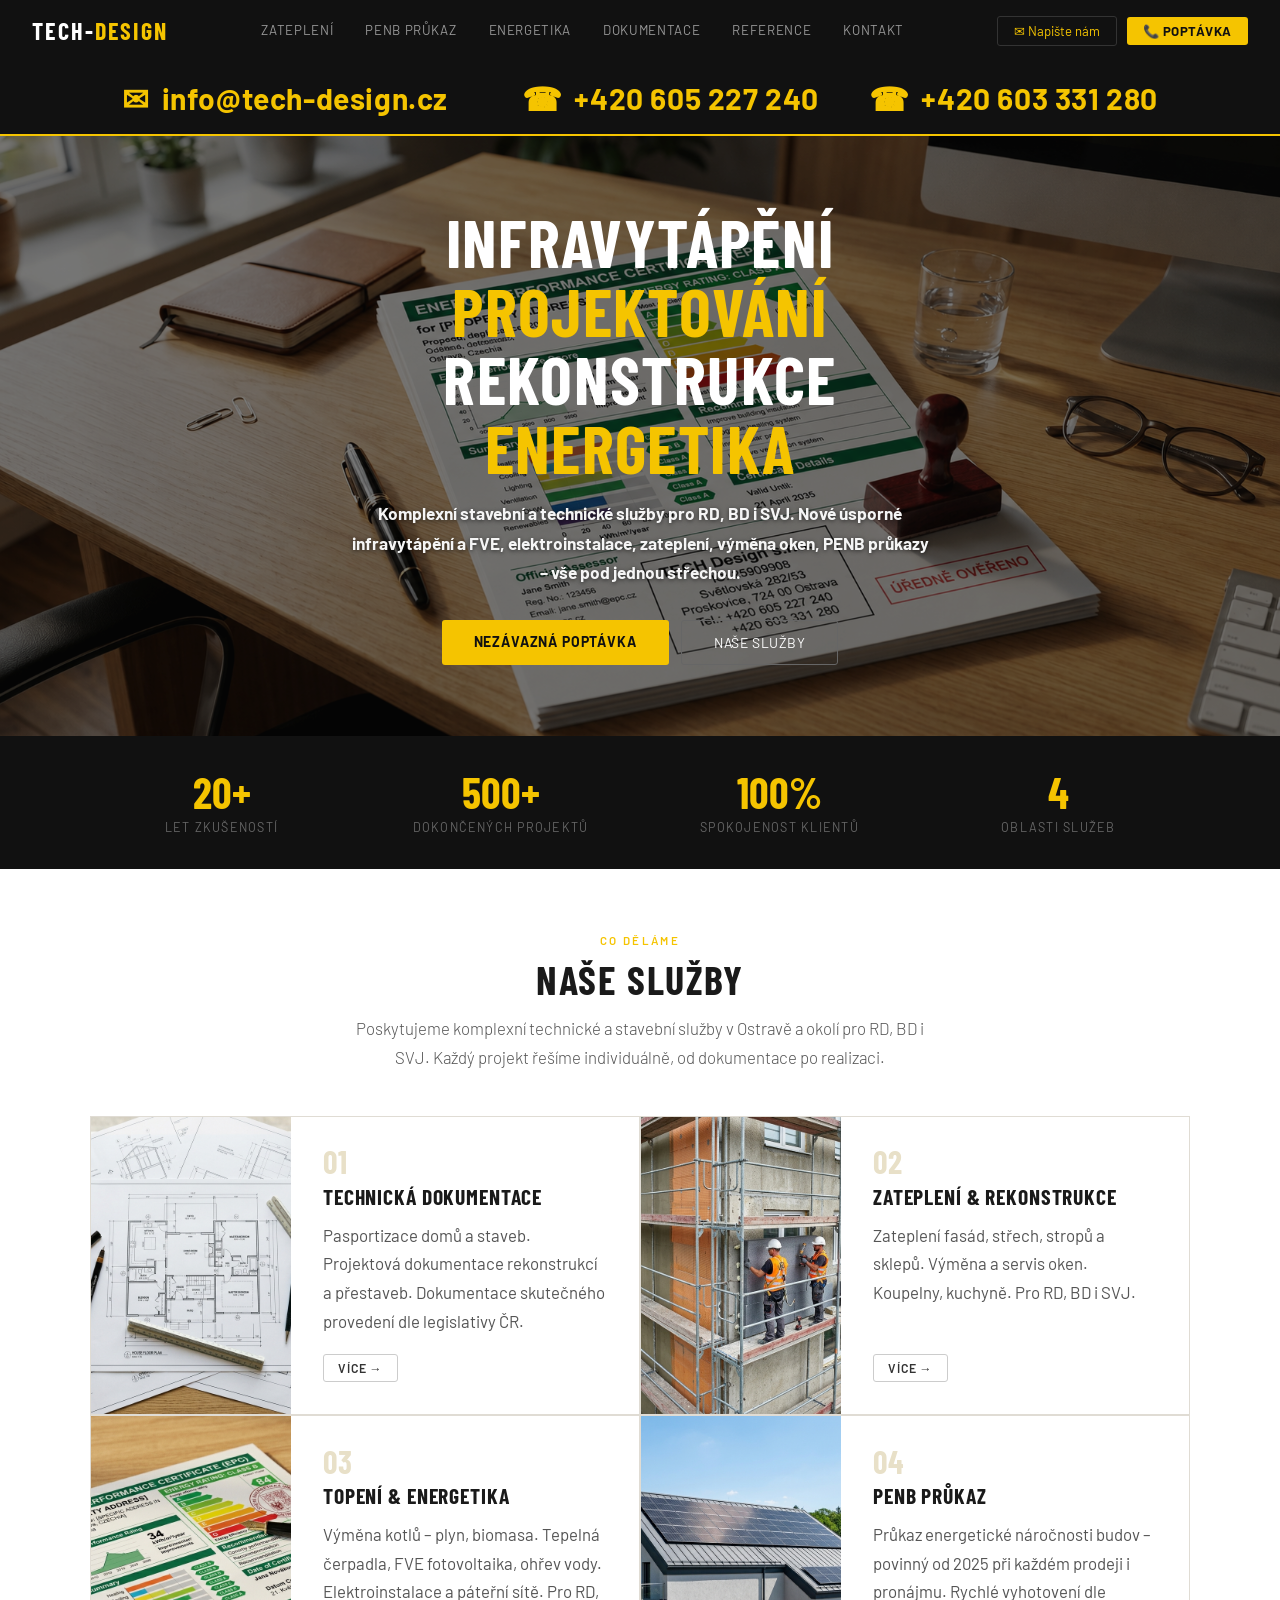
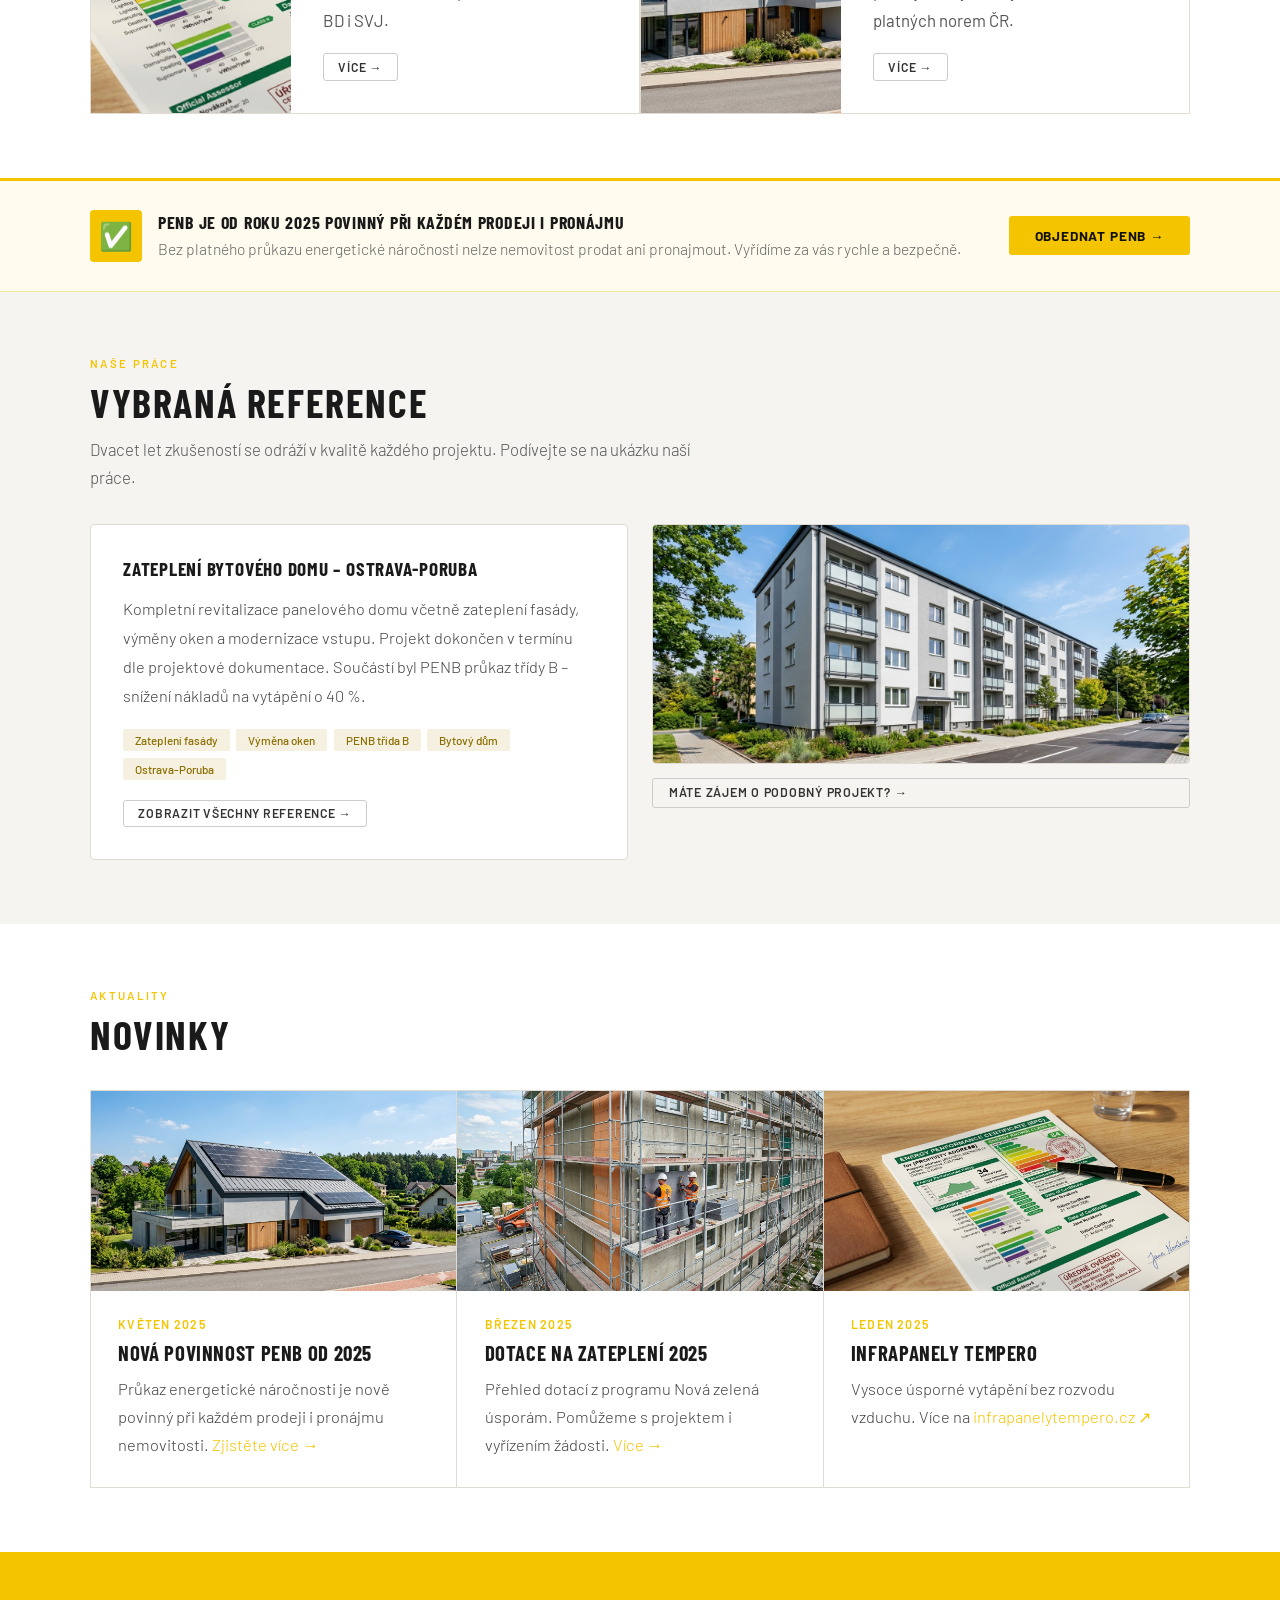
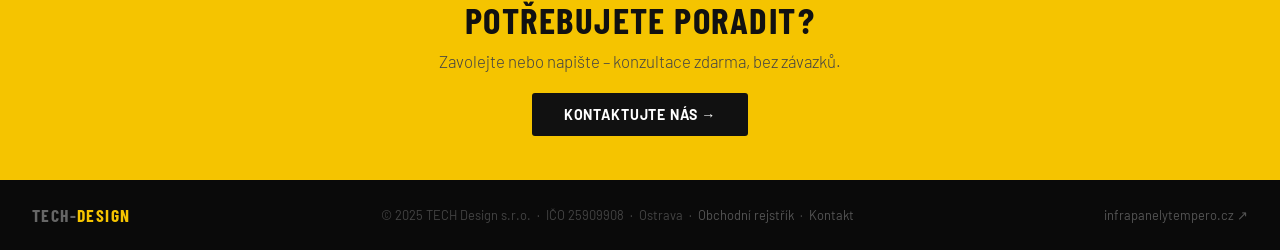
==== index.html @ 63e35cd5 "Restore hero paragraph text under h1 Co-Authored-By: Claude Sonnet 4.6 <noreply@anthropic.com>" ====
﻿<!DOCTYPE html>
<html lang="cs">
<head>
<meta charset="UTF-8">
<meta name="viewport" content="width=device-width, initial-scale=1.0">
<title>Zateplení Ostrava | PENB průkaz | Technická dokumentace | TECH Design s.r.o.</title>
<meta name="description" content="TECH Design s.r.o. – zateplení fasád, PENB průkazy, pasportizace budov a energetika v Ostravě od roku 2002. Více než 500 úspěšných projektů. Nezávazná poptávka zdarma.">
<meta name="keywords" content="zateplení Ostrava, PENB průkaz Ostrava, pasportizace budov, rekonstrukce Ostrava, tepelná čerpadla Ostrava, technická dokumentace stavby, infrapanely TEMPERO">
<meta name="robots" content="index, follow">
<meta property="og:title" content="TECH Design s.r.o. – Zateplení, PENB a energetika Ostrava">
<meta property="og:description" content="Kompletní technická dokumentace, zateplení, PENB průkazy a energetika. Ostrava, od roku 2002.">
<meta property="og:type" content="website">
<meta property="og:url" content="https://tech-design-sro.vercel.app/">
<meta property="og:image" content="https://tech-design-sro.vercel.app/images/hero1.png">
<link rel="canonical" href="https://tech-design-sro.vercel.app/">
<link rel="stylesheet" href="/css/style.css">
<script type="application/ld+json">
{
  "@context": "https://schema.org",
  "@type": "LocalBusiness",
  "name": "TECH Design s.r.o.",
  "description": "Zateplení, rekonstrukce, pasportizace a PENB průkazy v Ostravě od roku 2002",
  "address": {"@type": "PostalAddress", "addressLocality": "Ostrava", "addressRegion": "Moravskoslezský kraj", "addressCountry": "CZ"},
  "url": "https://tech-design-sro.vercel.app",
  "foundingDate": "2002",
  "email": "info@tech-design.cz",
  "areaServed": "Ostrava a okolí",
  "priceRange": "$$"
}
</script>
</head>
<body>

<nav>
  <a href="/" class="logo">TECH-<span>Design</span></a>
  <ul class="nav-menu">
    <li><a href="/zatepleni/">Zateplení</a></li>
    <li><a href="/penb/">PENB průkaz</a></li>
    <li><a href="/energetika/">Energetika</a></li>
    <li><a href="/dokumentace/">Dokumentace</a></li>
    <li><a href="/reference/">Reference</a></li>
    <li><a href="/kontakt/">Kontakt</a></li>
  </ul>
  <div class="nav-r">
    <a href="mailto:info@tech-design.cz" class="nb-e">✉ Napište nám</a>
    <a href="/kontakt/" class="nb-c">📞 Poptávka</a>
  </div>
  <button class="hamburger" id="ham" aria-label="Otevřít menu" onclick="toggleMenu()">
    <span></span><span></span><span></span>
  </button>
</nav>
<div class="mobile-menu" id="mob">
  <a href="/zatepleni/">Zateplení</a>
  <a href="/penb/">PENB průkaz</a>
  <a href="/energetika/">Energetika</a>
  <a href="/dokumentace/">Dokumentace</a>
  <a href="/reference/">Reference</a>
  <a href="/kontakt/">Kontakt</a>
  <div class="mob-btns">
    <a href="mailto:info@tech-design.cz" class="mob-e">✉ E-mail</a>
    <a href="/kontakt/" class="mob-c">Poptávka</a>
  </div>
</div>

<div class="contact-bar">
  <div class="contact-bar-inner">
    <a href="mailto:info@tech-design.cz" class="cb-item">
      <span class="cb-icon">✉</span>
      <span>info@tech-design.cz</span>
    </a>
    <a href="tel:+420605227240" class="cb-item" style="margin-left:1.5rem">
      <span class="cb-icon">☎</span>
      <span>+420 605 227 240</span>
    </a>
    <a href="tel:+420603331280" class="cb-item">
      <span class="cb-icon">☎</span>
      <span>+420 603 331 280</span>
    </a>
  </div>
</div>

<section class="hero" aria-label="Úvod">
  <img src="/images/hero1.png" alt="Zateplení a rekonstrukce Ostrava – TECH Design s.r.o." class="hero-bg">
  <div class="hero-ov"></div>
  <div class="hero-content">
<h1>infravytápění<br><em>Projektování</em><br>rekonstrukce<br><em>energetika</em></h1>
    <p>Komplexní stavební a technické služby pro RD, BD i SVJ. Nové úsporné infravytápění a FVE, elektroinstalace, zateplení, výměna oken, PENB průkazy – vše pod jednou střechou.</p>
    <div class="hero-btns">
      <a href="/kontakt/" class="btn-gold">Nezávazná poptávka</a>
      <a href="/zatepleni/" class="btn-ghost">Naše služby</a>
    </div>
  </div>
</section>

<div class="stats-bar">
  <div class="stats-inner">
    <div class="stat-item">
      <div class="stat-num">20+</div>
      <div class="stat-label">let zkušeností</div>
    </div>
    <div class="stat-item">
      <div class="stat-num">500+</div>
      <div class="stat-label">dokončených projektů</div>
    </div>
    <div class="stat-item">
      <div class="stat-num">100%</div>
      <div class="stat-label">spokojenost klientů</div>
    </div>
    <div class="stat-item">
      <div class="stat-num">4</div>
      <div class="stat-label">oblasti služeb</div>
    </div>
  </div>
</div>

<section class="srv-section" id="sluzby" aria-labelledby="sluzby-title">
  <div class="sh">
    <div class="st">Co děláme</div>
    <h2 id="sluzby-title">Naše služby</h2>
    <p>Poskytujeme komplexní technické a stavební služby v Ostravě a okolí pro RD, BD i SVJ. Každý projekt řešíme individuálně, od dokumentace po realizaci.</p>
  </div>
  <div class="srv-grid">
    <a href="/dokumentace/" class="srv-card">
      <div class="srv-img">
        <img src="/images/dokumentace.png" alt="Technická dokumentace a pasportizace budov Ostrava" loading="lazy">
      </div>
      <div class="srv-body">
        <div class="srv-num">01</div>
        <h3>Technická dokumentace</h3>
        <p>Pasportizace domů a staveb. Projektová dokumentace rekonstrukcí a přestaveb. Dokumentace skutečného provedení dle legislativy ČR.</p>
        <span class="btn-more">Více →</span>
      </div>
    </a>
    <a href="/zatepleni/" class="srv-card">
      <div class="srv-img">
        <img src="/images/zatepleni.png" alt="Zateplení fasád a rekonstrukce Ostrava" loading="lazy">
      </div>
      <div class="srv-body">
        <div class="srv-num">02</div>
        <h3>Zateplení & rekonstrukce</h3>
        <p>Zateplení fasád, střech, stropů a sklepů. Výměna a servis oken. Koupelny, kuchyně. Pro RD, BD i SVJ.</p>
        <span class="btn-more">Více →</span>
      </div>
    </a>
    <a href="/energetika/" class="srv-card">
      <div class="srv-img">
        <img src="/images/energetika.png" alt="Energetika – tepelná čerpadla, FVE, infrapanely TEMPERO Ostrava" loading="lazy">
      </div>
      <div class="srv-body">
        <div class="srv-num">03</div>
        <h3>Topení & energetika</h3>
        <p>Výměna kotlů – plyn, biomasa. Tepelná čerpadla, FVE fotovoltaika, ohřev vody. Elektroinstalace a páteřní sítě. Pro RD, BD i SVJ.</p>
        <span class="btn-more">Více →</span>
      </div>
    </a>
    <a href="/penb/" class="srv-card">
      <div class="srv-img">
        <img src="/images/penb.png" alt="PENB průkaz energetické náročnosti budov Ostrava" loading="lazy">
      </div>
      <div class="srv-body">
        <div class="srv-num">04</div>
        <h3>PENB průkaz</h3>
        <p>Průkaz energetické náročnosti budov – povinný od 2025 při každém prodeji i pronájmu. Rychlé vyhotovení dle platných norem ČR.</p>
        <span class="btn-more">Více →</span>
      </div>
    </a>
  </div>
</section>

<div class="penb-strip" role="complementary">
  <div class="penb-inner">
    <div class="penb-left">
      <div class="penb-icon">✅</div>
      <div>
        <h3>PENB je od roku 2025 povinný při každém prodeji i pronájmu</h3>
        <p>Bez platného průkazu energetické náročnosti nelze nemovitost prodat ani pronajmout. Vyřídíme za vás rychle a bezpečně.</p>
      </div>
    </div>
    <a href="/penb/" class="penb-btn">Objednat PENB →</a>
  </div>
</div>

<section class="ref-section" id="reference" aria-labelledby="ref-title">
  <div class="ref-inner">
    <div class="sh2">
      <div class="st">Naše práce</div>
      <h2 id="ref-title">Vybraná reference</h2>
      <p>Dvacet let zkušeností se odráží v kvalitě každého projektu. Podívejte se na ukázku naší práce.</p>
    </div>
    <div class="ref-layout">
      <div class="ref-text-card">
        <h3>Zateplení bytového domu – Ostrava-Poruba</h3>
        <p>Kompletní revitalizace panelového domu včetně zateplení fasády, výměny oken a modernizace vstupu. Projekt dokončen v termínu dle projektové dokumentace. Součástí byl PENB průkaz třídy B – snížení nákladů na vytápění o 40 %.</p>
        <div class="ref-tags">
          <span class="ref-tag">Zateplení fasády</span>
          <span class="ref-tag">Výměna oken</span>
          <span class="ref-tag">PENB třída B</span>
          <span class="ref-tag">Bytový dům</span>
          <span class="ref-tag">Ostrava-Poruba</span>
        </div>
        <br>
        <a href="/reference/" class="btn-more">Zobrazit všechny reference →</a>
      </div>
      <div class="ref-right">
        <div class="ref-photo-box">
          <img src="/images/reference.png" alt="Zateplení bytového domu Ostrava-Poruba – reference TECH Design" loading="lazy">
        </div>
        <a href="/kontakt/" class="btn-ref">Máte zájem o podobný projekt? →</a>
      </div>
    </div>
  </div>
</section>

<section class="news-section" id="novinky" aria-labelledby="news-title">
  <div class="news-inner">
    <div class="sh2">
      <div class="st">Aktuality</div>
      <h2 id="news-title">Novinky</h2>
    </div>
    <div class="news-grid">
      <article class="n-card">
        <div class="n-card-img">
          <img src="/images/penb.png" alt="PENB průkaz 2025 – nová povinnost" loading="lazy">
        </div>
        <div class="n-body">
          <div class="n-date">Květen 2025</div>
          <h4>Nová povinnost PENB od 2025</h4>
          <p>Průkaz energetické náročnosti je nově povinný při každém prodeji i pronájmu nemovitosti. <a href="/penb/" style="color:var(--gold);text-decoration:none">Zjistěte více →</a></p>
        </div>
      </article>
      <article class="n-card">
        <div class="n-card-img">
          <img src="/images/zatepleni.png" alt="Dotace na zateplení 2025 – Nová zelená úsporám" loading="lazy">
        </div>
        <div class="n-body">
          <div class="n-date">Březen 2025</div>
          <h4>Dotace na zateplení 2025</h4>
          <p>Přehled dotací z programu Nová zelená úsporám. Pomůžeme s projektem i vyřízením žádosti. <a href="/zatepleni/" style="color:var(--gold);text-decoration:none">Více →</a></p>
        </div>
      </article>
      <article class="n-card">
        <div class="n-card-img">
          <img src="/images/energetika.png" alt="Infrapanely TEMPERO – úsporné vytápění" loading="lazy">
        </div>
        <div class="n-body">
          <div class="n-date">Leden 2025</div>
          <h4>Infrapanely TEMPERO</h4>
          <p>Vysoce úsporné vytápění bez rozvodu vzduchu. Více na <a href="https://www.infrapanelytempero.cz" target="_blank" rel="noopener" style="color:var(--gold);text-decoration:none">infrapanelytempero.cz ↗</a></p>
        </div>
      </article>
    </div>
  </div>
</section>

<div class="cta-banner">
  <h2>Potřebujete poradit?</h2>
  <p>Zavolejte nebo napište – konzultace zdarma, bez závazků.</p>
  <a href="/kontakt/" class="btn-black">Kontaktujte nás →</a>
</div>

<footer>
  <div class="fl-logo">TECH-<span>Design</span></div>
  <div class="fl">
    © 2025 TECH Design s.r.o. &nbsp;·&nbsp; IČO 25909908 &nbsp;·&nbsp; Ostrava &nbsp;·&nbsp;
    <a href="https://or.justice.cz" target="_blank" rel="noopener">Obchodní rejstřík</a>
    &nbsp;·&nbsp; <a href="/kontakt/">Kontakt</a>
  </div>
  <div class="fl"><a href="https://www.infrapanelytempero.cz" target="_blank" rel="noopener">infrapanelytempero.cz ↗</a></div>
</footer>

<script src="/js/main.js"></script>
</body>
</html>
---- css/style.css ----
@import url('https://fonts.googleapis.com/css2?family=Barlow:wght@300;400;500;600;700&family=Barlow+Condensed:wght@600;700&display=swap');

*{margin:0;padding:0;box-sizing:border-box}
body{font-family:'Barlow',sans-serif;background:#f5f4f1;color:#1a1a1a;font-size:17px}
:root{--gold:#F5C400;--black:#111;--white:#fff;--off:#f5f4f1}

/* ── NAV ── */
nav{background:var(--black);padding:0 2rem;display:flex;align-items:center;justify-content:space-between;height:62px;position:sticky;top:0;z-index:100}
.logo{font-family:'Barlow Condensed',sans-serif;font-size:1.5rem;font-weight:700;color:var(--white);letter-spacing:0.08em;text-transform:uppercase;text-decoration:none;display:inline-block;line-height:62px}
.logo span{color:var(--gold)}
.nav-menu{display:flex;list-style:none}
.nav-menu li a{display:block;padding:0 1rem;font-size:0.83rem;color:#999;text-decoration:none;line-height:62px;letter-spacing:0.05em;text-transform:uppercase;transition:color .15s;border-bottom:2px solid transparent}
.nav-menu li a:hover,.nav-menu li a.act{color:var(--gold);border-bottom-color:var(--gold)}
.nav-r{display:flex;gap:0.6rem;align-items:center}
.nb-e{font-size:0.82rem;color:var(--gold);text-decoration:none;border:1px solid #333;padding:0.38rem 1rem;border-radius:3px;transition:border-color .15s}
.nb-e:hover{border-color:var(--gold)}
.nb-c{font-size:0.82rem;color:var(--black);background:var(--gold);padding:0.38rem 1rem;border-radius:3px;border:none;cursor:pointer;font-family:'Barlow',sans-serif;font-weight:700;text-transform:uppercase;letter-spacing:0.04em;transition:background .15s;text-decoration:none;display:inline-block}
.nb-c:hover{background:#e0b300}

/* ── CONTACT BAR ── */
.contact-bar{background:#111;border-bottom:2px solid var(--gold);position:sticky;top:62px;z-index:99}
.contact-bar-inner{max-width:1100px;margin:0 auto;padding:0 2rem;display:flex;justify-content:space-between;align-items:center;height:72px}
.cb-item{display:flex;align-items:center;gap:0.75rem;color:var(--gold);text-decoration:none;font-size:1.875rem;font-weight:700;letter-spacing:0.02em;transition:opacity .15s}
.cb-item:hover{opacity:0.75}
.cb-icon{font-size:2rem;line-height:1}

/* ── HAMBURGER ── */
.hamburger{display:none;flex-direction:column;gap:5px;cursor:pointer;padding:8px;background:none;border:none}
.hamburger span{display:block;width:22px;height:2px;background:#ccc;transition:all .3s}
.hamburger.open span:nth-child(1){transform:rotate(45deg) translate(5px,5px)}
.hamburger.open span:nth-child(2){opacity:0}
.hamburger.open span:nth-child(3){transform:rotate(-45deg) translate(5px,-5px)}
.mobile-menu{display:none;background:#1a1a1a;border-top:1px solid #2a2a2a}
.mobile-menu.open{display:block}
.mobile-menu a{display:block;padding:0.95rem 2rem;font-size:0.9rem;color:#aaa;text-decoration:none;letter-spacing:0.05em;text-transform:uppercase;border-bottom:1px solid #222}
.mobile-menu a:hover{color:var(--gold)}
.mob-btns{padding:1rem 2rem 1.2rem;display:flex;gap:0.6rem}
.mob-e{font-size:0.85rem;color:var(--gold);border:1px solid #333;padding:0.5rem 1.1rem;border-radius:3px;text-decoration:none;text-transform:uppercase}
.mob-c{font-size:0.85rem;color:var(--black);background:var(--gold);border:none;padding:0.5rem 1.1rem;border-radius:3px;font-family:'Barlow',sans-serif;font-weight:700;text-transform:uppercase;cursor:pointer;text-decoration:none;display:inline-block}

/* ── HERO (homepage) ── */
.hero{position:relative;min-height:600px;display:flex;align-items:center;justify-content:center;overflow:hidden;background:#1a1a1a}
.hero-bg{position:absolute;inset:0;width:100%;height:100%;object-fit:cover;object-position:center 30%;opacity:0.75}
.hero-ov{position:absolute;inset:0;background:rgba(0,0,0,0.38)}
.hero-content{position:relative;z-index:2;padding:4rem 2rem;width:100%;max-width:780px;text-align:center}
.hero-badge{display:inline-block;background:var(--gold);color:var(--black);font-size:0.73rem;font-weight:700;padding:0.28rem 1rem;letter-spacing:0.14em;text-transform:uppercase;margin-bottom:1.3rem;border-radius:2px}
.hero h1{font-family:'Barlow Condensed',sans-serif;font-size:4.2rem;font-weight:700;color:var(--white);line-height:1.02;letter-spacing:0.02em;text-transform:uppercase;margin-bottom:1.1rem}
.hero h1 em{font-style:normal;color:var(--gold)}
.hero p{font-size:1.08rem;color:#f5f5f5;line-height:1.72;font-weight:700;max-width:580px;margin:0 auto 2rem;text-shadow:0 1px 4px rgba(0,0,0,0.6)}
.hero-btns{display:flex;gap:0.8rem;flex-wrap:wrap;justify-content:center}

/* ── PAGE HEADER (inner pages) ── */
.page-header{position:relative;min-height:300px;display:flex;align-items:center;justify-content:center;overflow:hidden;background:#1a1a1a}
.page-header .hero-bg{opacity:0.70}
.page-header .hero-ov{background:rgba(0,0,0,0.42)}
.page-header-content{position:relative;z-index:2;padding:3rem 2rem;width:100%;max-width:820px;text-align:center}
.page-header h1{font-family:'Barlow Condensed',sans-serif;font-size:3.1rem;font-weight:700;color:var(--white);line-height:1.04;letter-spacing:0.02em;text-transform:uppercase;margin-bottom:0.8rem}
.page-header h1 em{font-style:normal;color:var(--gold)}
.page-header p{font-size:1rem;color:#c0c0c0;line-height:1.68;font-weight:300;max-width:580px;margin:0 auto}
.breadcrumb{font-size:0.75rem;color:#888;letter-spacing:0.06em;text-transform:uppercase;margin-bottom:0.9rem;justify-content:center;display:flex;gap:0.3rem}
.breadcrumb a{color:#555;text-decoration:none}
.breadcrumb a:hover{color:var(--gold)}
.breadcrumb span{color:#444}

/* ── BUTTONS ── */
.btn-gold{background:var(--gold);color:var(--black);border:none;padding:0.8rem 2rem;font-size:0.87rem;font-weight:700;cursor:pointer;font-family:'Barlow',sans-serif;letter-spacing:0.06em;text-transform:uppercase;border-radius:3px;transition:background .15s;text-decoration:none;display:inline-block}
.btn-gold:hover{background:#e0b300}
.btn-ghost{background:transparent;color:var(--white);border:1px solid #666;padding:0.8rem 2rem;font-size:0.87rem;cursor:pointer;font-family:'Barlow',sans-serif;letter-spacing:0.04em;text-transform:uppercase;border-radius:3px;transition:border-color .15s,color .15s;text-decoration:none;display:inline-block}
.btn-ghost:hover{border-color:var(--gold);color:var(--gold)}
.btn-more{display:inline-block;font-size:0.77rem;color:#333;border:1px solid #ccc;padding:0.33rem 0.9rem;border-radius:3px;cursor:pointer;font-family:'Barlow',sans-serif;font-weight:600;letter-spacing:0.06em;text-transform:uppercase;background:transparent;text-decoration:none;transition:border-color .15s,color .15s;align-self:flex-start}
.btn-more:hover{border-color:var(--gold);color:#8a6e00}

/* ── SERVICES GRID (homepage) ── */
.srv-section{background:var(--white);padding:4rem 2rem}
.sh{text-align:center;margin-bottom:2.8rem}
.sh .st{font-size:0.72rem;letter-spacing:0.2em;color:var(--gold);text-transform:uppercase;font-weight:600;margin-bottom:0.5rem}
.sh h2{font-family:'Barlow Condensed',sans-serif;font-size:2.5rem;font-weight:700;letter-spacing:0.04em;text-transform:uppercase}
.sh p{font-size:1.05rem;color:#555;margin-top:0.7rem;max-width:580px;margin-left:auto;margin-right:auto;line-height:1.68;font-weight:300}
.srv-grid{display:grid;grid-template-columns:repeat(2,1fr);gap:2px;background:#e0dcd4;max-width:1100px;margin:0 auto;border:1px solid #e0dcd4}
.srv-card{background:var(--white);display:flex;flex-direction:row;transition:background .2s;text-decoration:none;color:inherit}
.srv-card:hover{background:#FFFBEE}
.srv-img{width:200px;flex-shrink:0;overflow:hidden;background:#e8e4dc}
.srv-img img{width:100%;height:100%;object-fit:cover;display:block;transition:transform .45s}
.srv-card:hover .srv-img img{transform:scale(1.05)}
.srv-body{padding:1.8rem 2rem 2rem;flex:1;display:flex;flex-direction:column;justify-content:center}
.srv-num{font-family:'Barlow Condensed',sans-serif;font-size:2rem;font-weight:700;color:#e8e0c8;line-height:1;margin-bottom:0.4rem}
.srv-body h3{font-family:'Barlow Condensed',sans-serif;font-size:1.35rem;font-weight:700;letter-spacing:0.04em;text-transform:uppercase;margin-bottom:0.7rem;line-height:1.2}
.srv-body p{font-size:1.05rem;color:#555;line-height:1.7;font-weight:400;flex:1;margin-bottom:1.2rem}

/* ── PENB STRIP ── */
.penb-strip{background:#FFFBEE;border-top:3px solid var(--gold);border-bottom:1px solid #f0e8a0;padding:1.8rem 2rem}
.penb-inner{max-width:1100px;margin:0 auto;display:flex;align-items:center;justify-content:space-between;gap:1.5rem;flex-wrap:wrap}
.penb-left{display:flex;align-items:center;gap:1rem}
.penb-icon{width:52px;height:52px;background:var(--gold);border-radius:4px;display:flex;align-items:center;justify-content:center;flex-shrink:0;font-size:1.7rem}
.penb-left h3{font-family:'Barlow Condensed',sans-serif;font-size:1.12rem;font-weight:700;text-transform:uppercase;letter-spacing:0.04em;margin-bottom:0.25rem}
.penb-left p{font-size:0.98rem;color:#666;font-weight:300;line-height:1.55}
.penb-btn{background:var(--gold);color:var(--black);border:none;padding:0.7rem 1.6rem;border-radius:3px;font-size:0.85rem;font-weight:700;cursor:pointer;font-family:'Barlow',sans-serif;letter-spacing:0.06em;text-transform:uppercase;white-space:nowrap;transition:background .15s;text-decoration:none;display:inline-block}
.penb-btn:hover{background:#e0b300}

/* ── SECTION HEADER ── */
.sh2{margin-bottom:2rem}
.sh2 .st{font-size:0.72rem;letter-spacing:0.2em;color:var(--gold);text-transform:uppercase;font-weight:600;margin-bottom:0.5rem}
.sh2 h2{font-family:'Barlow Condensed',sans-serif;font-size:2.5rem;font-weight:700;letter-spacing:0.04em;text-transform:uppercase}
.sh2 p{font-size:1.05rem;color:#555;margin-top:0.6rem;max-width:620px;line-height:1.68;font-weight:300}

/* ── REFERENCE SECTION ── */
.ref-section{background:var(--off);padding:4rem 2rem}
.ref-inner{max-width:1100px;margin:0 auto}
.ref-layout{display:grid;grid-template-columns:1fr 1fr;gap:1.5rem;align-items:start}
.ref-text-card{background:var(--white);border:1px solid #e0dcd4;border-radius:4px;padding:2rem}
.ref-text-card h3{font-family:'Barlow Condensed',sans-serif;font-size:1.2rem;font-weight:700;text-transform:uppercase;letter-spacing:0.04em;margin-bottom:0.9rem}
.ref-text-card p{font-size:1.02rem;color:#444;line-height:1.78;font-weight:300}
.ref-tags{display:flex;flex-wrap:wrap;gap:0.4rem;margin-top:1.2rem}
.ref-tag{font-size:0.73rem;background:#f5f0e0;color:#8a6e00;padding:4px 12px;border-radius:2px;font-weight:500}
.ref-right{display:flex;flex-direction:column;gap:0.9rem}
.ref-photo-box{border-radius:4px;overflow:hidden;height:240px;border:1px solid #e0dcd4}
.ref-photo-box img{width:100%;height:100%;object-fit:cover;display:block}
.btn-ref{font-size:0.78rem;color:#333;border:1px solid #ccc;padding:0.4rem 1rem;border-radius:3px;cursor:pointer;font-family:'Barlow',sans-serif;font-weight:600;letter-spacing:0.06em;text-transform:uppercase;background:transparent;transition:border-color .15s,color .15s;text-decoration:none;display:inline-block}
.btn-ref:hover{border-color:var(--gold);color:#8a6e00}
.ref-grid{display:grid;grid-template-columns:repeat(3,1fr);gap:1.5rem;margin-top:2rem}
.ref-card{background:var(--white);border:1px solid #e0dcd4;border-radius:4px;overflow:hidden}
.ref-card-img{height:190px;overflow:hidden}
.ref-card-img img{width:100%;height:100%;object-fit:cover;display:block;transition:transform .45s}
.ref-card:hover .ref-card-img img{transform:scale(1.05)}
.ref-card-body{padding:1.3rem}
.ref-card-body h3{font-family:'Barlow Condensed',sans-serif;font-size:1.05rem;font-weight:700;text-transform:uppercase;letter-spacing:0.04em;margin-bottom:0.55rem}
.ref-card-body p{font-size:0.98rem;color:#555;line-height:1.65;font-weight:300}

/* ── NEWS SECTION ── */
.news-section{background:var(--white);padding:4rem 2rem}
.news-inner{max-width:1100px;margin:0 auto}
.news-grid{display:grid;grid-template-columns:repeat(3,1fr);gap:1px;background:#e0dcd4;border:1px solid #e0dcd4;margin-top:2rem}
.n-card{background:var(--white);overflow:hidden;transition:background .2s}
.n-card:hover{background:#FFFBEE}
.n-card-img{height:200px;overflow:hidden}
.n-card-img img{width:100%;height:100%;object-fit:cover;display:block;transition:transform .45s}
.n-card:hover .n-card-img img{transform:scale(1.05)}
.n-body{padding:1.6rem 1.7rem 1.8rem}
.n-date{font-size:0.77rem;color:var(--gold);font-weight:600;letter-spacing:0.1em;text-transform:uppercase;margin-bottom:0.5rem}
.n-card h4{font-family:'Barlow Condensed',sans-serif;font-size:1.3rem;font-weight:700;text-transform:uppercase;letter-spacing:0.03em;line-height:1.3;margin-bottom:0.6rem}
.n-card p{font-size:1.03rem;color:#444;line-height:1.68;font-weight:300}

/* ── STATS BAR ── */
.stats-bar{background:var(--black);padding:2.2rem 2rem}
.stats-inner{max-width:1100px;margin:0 auto;display:grid;grid-template-columns:repeat(4,1fr);gap:1rem;text-align:center}
.stat-item{}
.stat-num{font-family:'Barlow Condensed',sans-serif;font-size:2.7rem;font-weight:700;color:var(--gold);line-height:1}
.stat-label{font-size:0.78rem;color:#666;letter-spacing:0.1em;text-transform:uppercase;margin-top:0.35rem}

/* ── CONTENT SECTION (inner pages) ── */
.content-section{background:var(--white);padding:4rem 2rem}
.content-inner{max-width:1100px;margin:0 auto}
.content-grid{display:grid;grid-template-columns:1fr 1fr;gap:3.5rem;align-items:start}
.content-text h2{font-family:'Barlow Condensed',sans-serif;font-size:2.2rem;font-weight:700;text-transform:uppercase;letter-spacing:0.04em;margin-bottom:1.1rem;line-height:1.08}
.content-text h2 em{font-style:normal;color:var(--gold)}
.content-text p{font-size:1.06rem;color:#333;line-height:1.8;font-weight:300;margin-bottom:1.1rem}
.content-text ul{list-style:none;display:flex;flex-direction:column;gap:0.7rem;margin-bottom:1.3rem}
.content-text ul li{font-size:1.02rem;color:#222;padding-left:1.4rem;position:relative;line-height:1.58;font-weight:400}
.content-text ul li::before{content:'→';position:absolute;left:0;color:var(--gold);font-weight:700}
.content-img{border-radius:4px;overflow:hidden;border:1px solid #e0dcd4}
.content-img img{width:100%;display:block;object-fit:cover;max-height:440px}

/* ── FAQ ── */
.faq-section{background:var(--off);padding:4rem 2rem}
.faq-inner{max-width:820px;margin:0 auto}
.faq-list{display:flex;flex-direction:column;gap:0.6rem;margin-top:2rem}
.faq-item{background:var(--white);border:1px solid #e0dcd4;border-radius:4px;overflow:hidden}
.faq-q{padding:1.1rem 1.4rem;font-family:'Barlow Condensed',sans-serif;font-size:1.05rem;font-weight:700;text-transform:uppercase;letter-spacing:0.03em;cursor:pointer;display:flex;justify-content:space-between;align-items:center;gap:1rem}
.faq-q::after{content:'+';color:var(--gold);font-size:1.3rem;flex-shrink:0;transition:transform .2s}
.faq-item.open .faq-q::after{transform:rotate(45deg)}
.faq-a{padding:0 1.4rem;max-height:0;overflow:hidden;transition:max-height .3s ease,padding .3s}
.faq-item.open .faq-a{max-height:300px;padding:0 1.4rem 1.1rem}
.faq-a p{font-size:1.03rem;color:#444;line-height:1.78;font-weight:300}

/* ── PROCESS STEPS ── */
.process-section{background:var(--white);padding:4rem 2rem}
.process-inner{max-width:1100px;margin:0 auto}
.steps{display:grid;grid-template-columns:repeat(4,1fr);gap:1px;background:#e0dcd4;border:1px solid #e0dcd4;margin-top:2.2rem}
.step{background:var(--white);padding:1.7rem 1.5rem}
.step-num{font-family:'Barlow Condensed',sans-serif;font-size:2.2rem;font-weight:700;color:#e8e0c8;line-height:1;margin-bottom:0.55rem}
.step h3{font-family:'Barlow Condensed',sans-serif;font-size:1.1rem;font-weight:700;text-transform:uppercase;letter-spacing:0.04em;margin-bottom:0.55rem}
.step p{font-size:1rem;color:#555;line-height:1.68;font-weight:300}

/* ── CONTACT SECTION ── */
.contact-dark{background:var(--black);padding:4rem 2rem}
.contact-dark .st{font-size:0.72rem;letter-spacing:0.2em;color:var(--gold);text-transform:uppercase;font-weight:600;margin-bottom:0.5rem;text-align:center}
.contact-dark h2{font-family:'Barlow Condensed',sans-serif;font-size:2.6rem;font-weight:700;color:var(--white);text-transform:uppercase;letter-spacing:0.04em;margin-bottom:0.7rem;text-align:center}
.contact-dark .sub{font-size:0.95rem;color:#555;margin-bottom:1.9rem;font-weight:300;text-align:center}
.contact-grid{display:grid;grid-template-columns:1fr 1fr;gap:2rem;max-width:920px;margin:0 auto}
.contact-box{padding:1.6rem;background:#1a1a1a;border:1px solid #2a2a2a;border-radius:4px}
.contact-box-title{font-family:'Barlow Condensed',sans-serif;font-size:1.15rem;font-weight:700;text-transform:uppercase;letter-spacing:0.04em;color:#fff;margin-bottom:1.3rem}
.contact-info-list{display:flex;flex-direction:column;gap:1rem}
.ci-label{font-size:0.73rem;letter-spacing:0.15em;color:var(--gold);text-transform:uppercase;margin-bottom:0.27rem}
.ci-val{font-size:0.93rem;color:#bbb;font-weight:300}
.ci-val a{color:var(--gold);text-decoration:none}
.ci-val a:hover{text-decoration:underline}
.cf-form{display:flex;flex-direction:column;gap:0.8rem}
.cf-form input,.cf-form select,.cf-form textarea{background:#111;border:1px solid #333;color:#ddd;padding:0.7rem 1rem;border-radius:3px;font-family:'Barlow',sans-serif;font-size:0.9rem;outline:none;transition:border-color .15s;width:100%}
.cf-form input::placeholder,.cf-form textarea::placeholder{color:#555}
.cf-form select{color:#888}
.cf-form input:focus,.cf-form select:focus,.cf-form textarea:focus{border-color:var(--gold)}
.cf-form textarea{resize:vertical}
.captcha-row{background:#111;border:1px solid #2a2a2a;border-radius:3px;padding:0.65rem 1rem;display:flex;align-items:center;gap:0.75rem}
.captcha-row span{font-size:0.87rem;color:#888}
.captcha-row input{width:70px!important;padding:0.4rem 0.6rem!important}
.cf-submit{background:var(--gold);color:#111;border:none;padding:0.8rem;border-radius:3px;font-family:'Barlow',sans-serif;font-size:0.9rem;font-weight:700;letter-spacing:0.06em;text-transform:uppercase;cursor:pointer;transition:background .15s;width:100%}
.cf-submit:hover{background:#e0b300}
.cf-result{font-size:0.83rem;text-align:center;min-height:1.2rem}
.antispam{font-size:0.77rem;color:#444;margin-top:1.5rem;text-align:center}

/* ── CTA BANNER ── */
.cta-banner{background:var(--gold);padding:2.8rem 2rem;text-align:center}
.cta-banner h2{font-family:'Barlow Condensed',sans-serif;font-size:2.3rem;font-weight:700;text-transform:uppercase;letter-spacing:0.04em;color:var(--black);margin-bottom:0.6rem}
.cta-banner p{font-size:1.05rem;color:#444;margin-bottom:1.4rem;font-weight:300}
.btn-black{background:var(--black);color:var(--white);border:none;padding:0.8rem 2rem;font-size:0.88rem;font-weight:700;cursor:pointer;font-family:'Barlow',sans-serif;letter-spacing:0.06em;text-transform:uppercase;border-radius:3px;transition:background .15s;text-decoration:none;display:inline-block}
.btn-black:hover{background:#222}

/* ── FOOTER ── */
footer{background:#0a0a0a;padding:1.5rem 2rem;display:flex;justify-content:space-between;align-items:center;flex-wrap:wrap;gap:0.6rem}
.fl{font-size:0.8rem;color:#444}
.fl a{color:#555;text-decoration:none;transition:color .15s}
.fl a:hover{color:var(--gold)}
.fl-logo{font-family:'Barlow Condensed',sans-serif;font-weight:700;color:#666;font-size:1.1rem;letter-spacing:0.08em;text-transform:uppercase}
.fl-logo span{color:var(--gold)}

/* ── RESPONSIVE ── */
@media(max-width:900px){
  .contact-bar-inner{height:auto;padding:0.55rem 1.5rem;flex-wrap:wrap;gap:0.4rem 2rem}
  .cb-item{font-size:1.1rem}
  .cb-item[style]{margin-left:0!important}
  .cb-icon{font-size:1.2rem}
  .srv-grid{grid-template-columns:1fr}
  .srv-card{flex-direction:row}
  .srv-img{width:160px}
  .ref-layout{grid-template-columns:1fr}
  .ref-grid{grid-template-columns:1fr 1fr}
  .news-grid{grid-template-columns:1fr 1fr}
  .steps{grid-template-columns:repeat(2,1fr)}
  .stats-inner{grid-template-columns:repeat(2,1fr)}
  .hero h1{font-size:3.2rem}
  .page-header h1{font-size:2.6rem}
  .contact-grid{grid-template-columns:1fr}
  .content-grid{grid-template-columns:1fr;gap:2rem}
  .hero-content{padding:3rem 3rem}
  .page-header-content{padding:2.5rem 3rem}
}
@media(max-width:640px){
  .contact-bar-inner{padding:0.5rem 1rem;gap:0.35rem 1rem}
  .cb-item{font-size:0.85rem;gap:0.35rem}
  .cb-icon{font-size:0.95rem}
  .nav-menu,.nav-r{display:none}
  .hamburger{display:flex}
  .srv-grid{grid-template-columns:1fr}
  .srv-card{flex-direction:column}
  .srv-img{width:100%;height:200px}
  .ref-grid{grid-template-columns:1fr}
  .news-grid{grid-template-columns:1fr}
  .steps{grid-template-columns:1fr}
  .stats-inner{grid-template-columns:repeat(2,1fr)}
  .hero{min-height:460px}
  .hero-content,.page-header-content{padding:2.5rem 1.5rem}
  .hero h1{font-size:2.6rem}
  .page-header h1{font-size:2.2rem}
  nav{padding:0 1rem}
  .contact-grid{grid-template-columns:1fr}
  footer{flex-direction:column;text-align:center}
}
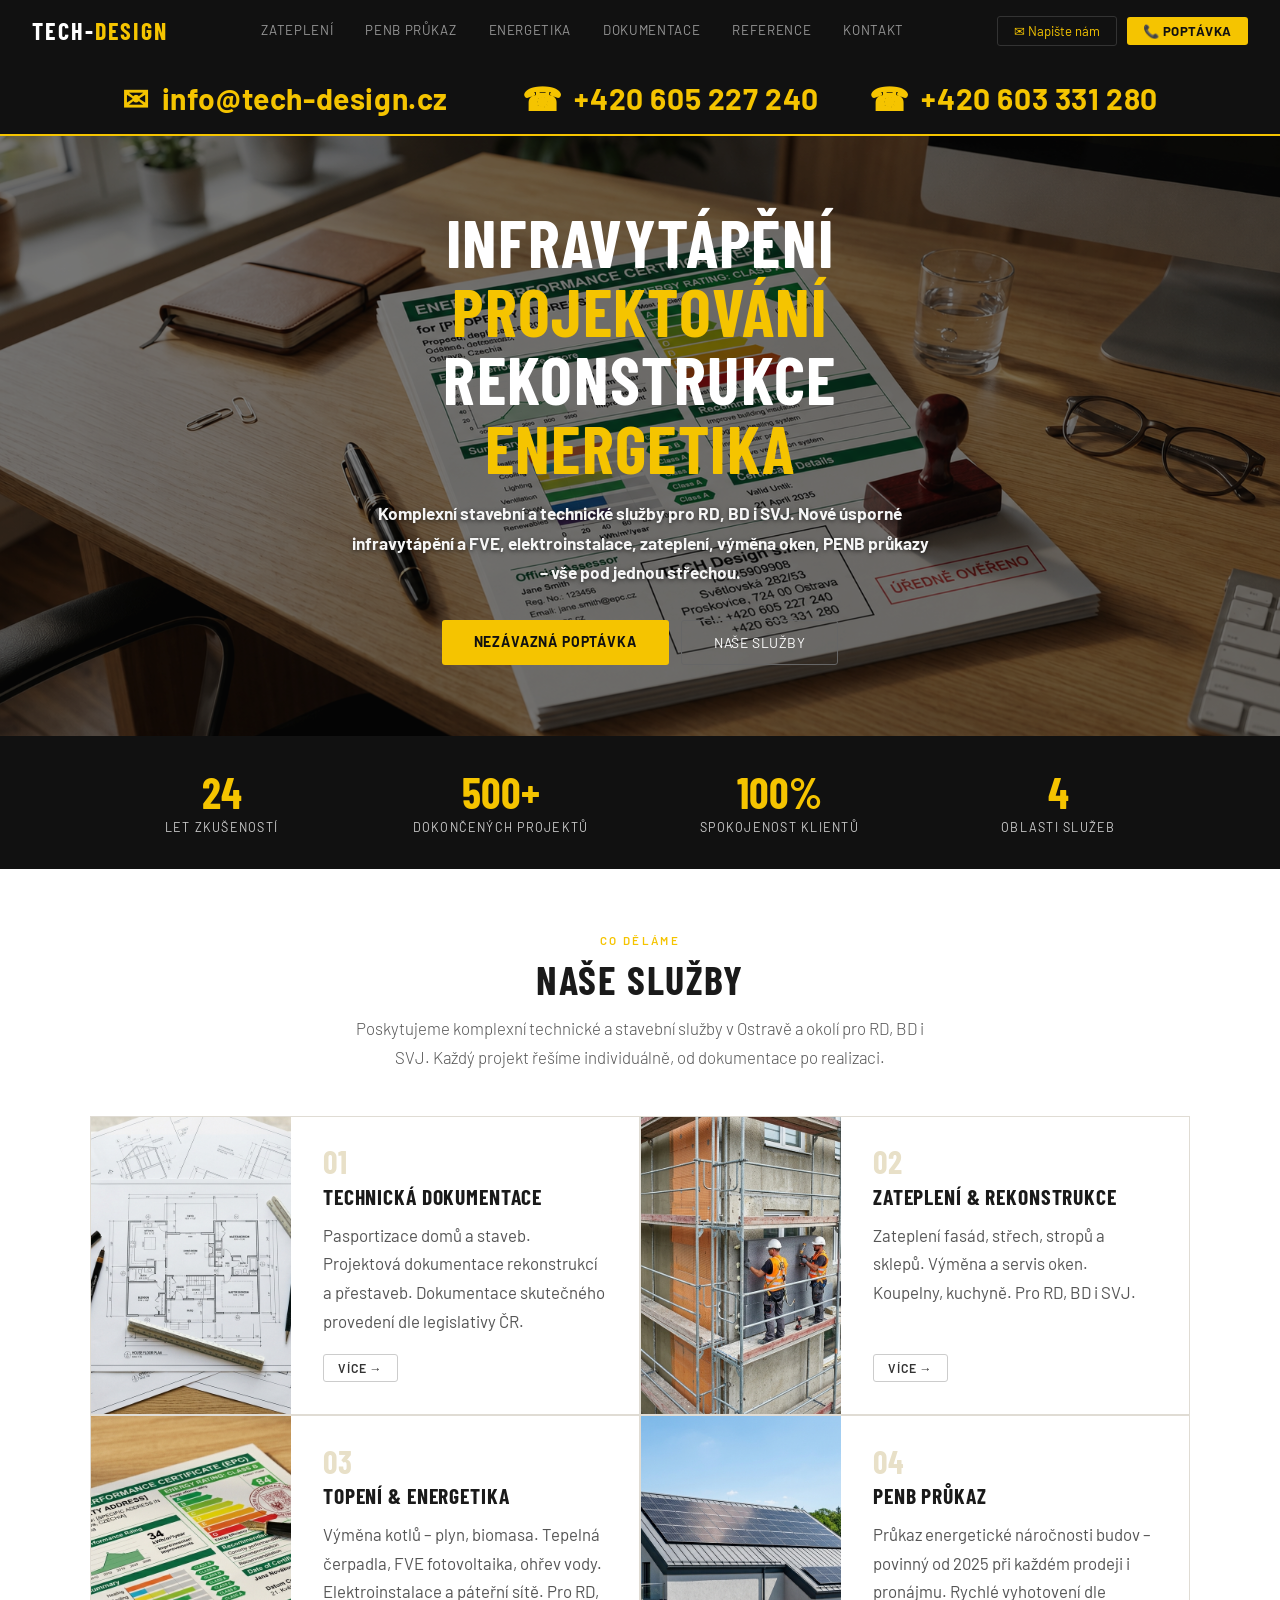
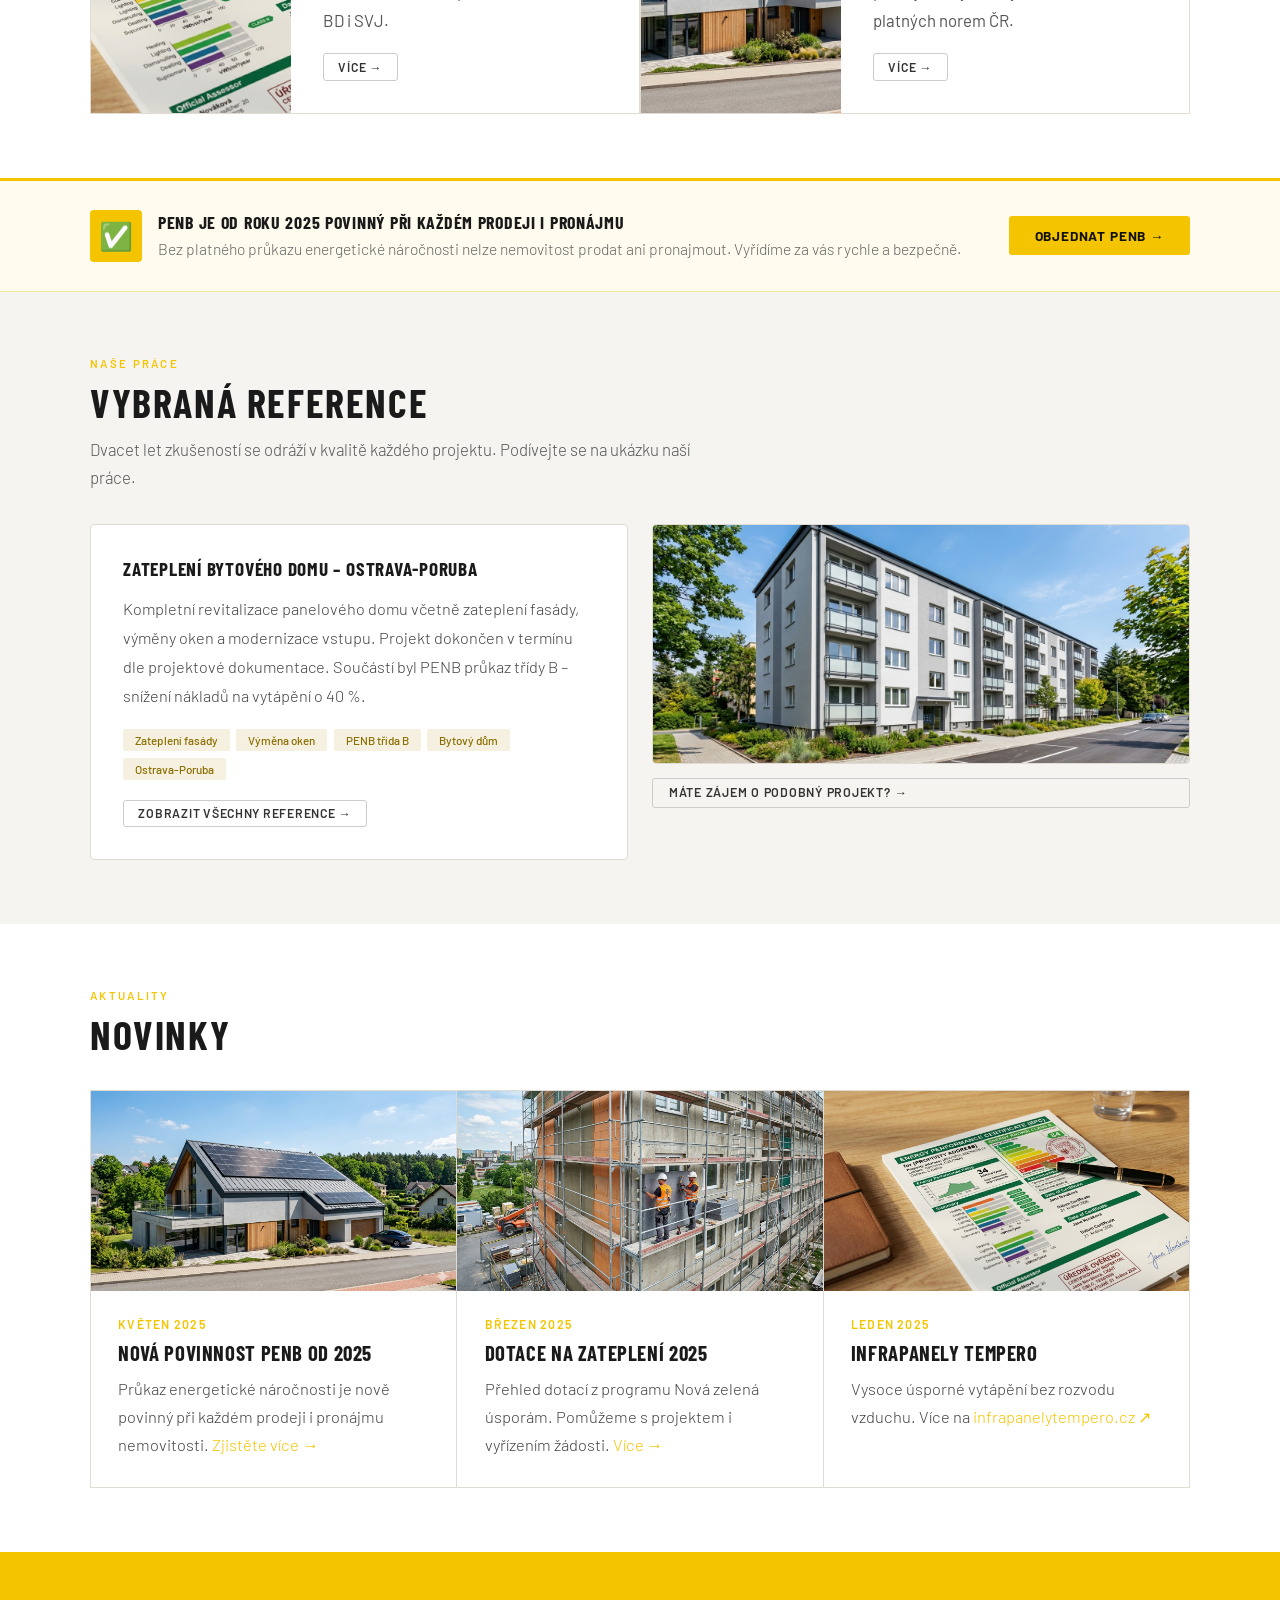
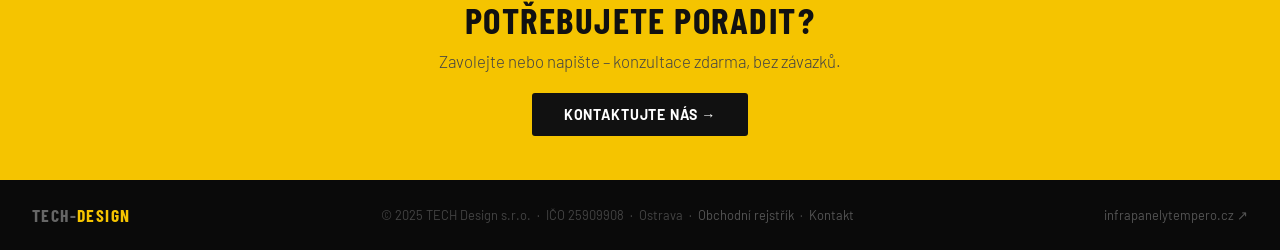
==== commit b941825f: "Update stat to 24 years and lighten stat label color Co-Authored-By: Claude Sonnet 4.6 <noreply@anth" ====
--- a/index.html
+++ b/index.html
@@ -95,7 +95,7 @@
 <div class="stats-bar">
   <div class="stats-inner">
     <div class="stat-item">
-      <div class="stat-num">20+</div>
+      <div class="stat-num">24</div>
       <div class="stat-label">let zkušeností</div>
     </div>
     <div class="stat-item">
--- a/css/style.css
+++ b/css/style.css
@@ -145,7 +145,7 @@
 .stats-inner{max-width:1100px;margin:0 auto;display:grid;grid-template-columns:repeat(4,1fr);gap:1rem;text-align:center}
 .stat-item{}
 .stat-num{font-family:'Barlow Condensed',sans-serif;font-size:2.7rem;font-weight:700;color:var(--gold);line-height:1}
-.stat-label{font-size:0.78rem;color:#666;letter-spacing:0.1em;text-transform:uppercase;margin-top:0.35rem}
+.stat-label{font-size:0.78rem;color:#ccc;letter-spacing:0.1em;text-transform:uppercase;margin-top:0.35rem}
 
 /* ── CONTENT SECTION (inner pages) ── */
 .content-section{background:var(--white);padding:4rem 2rem}
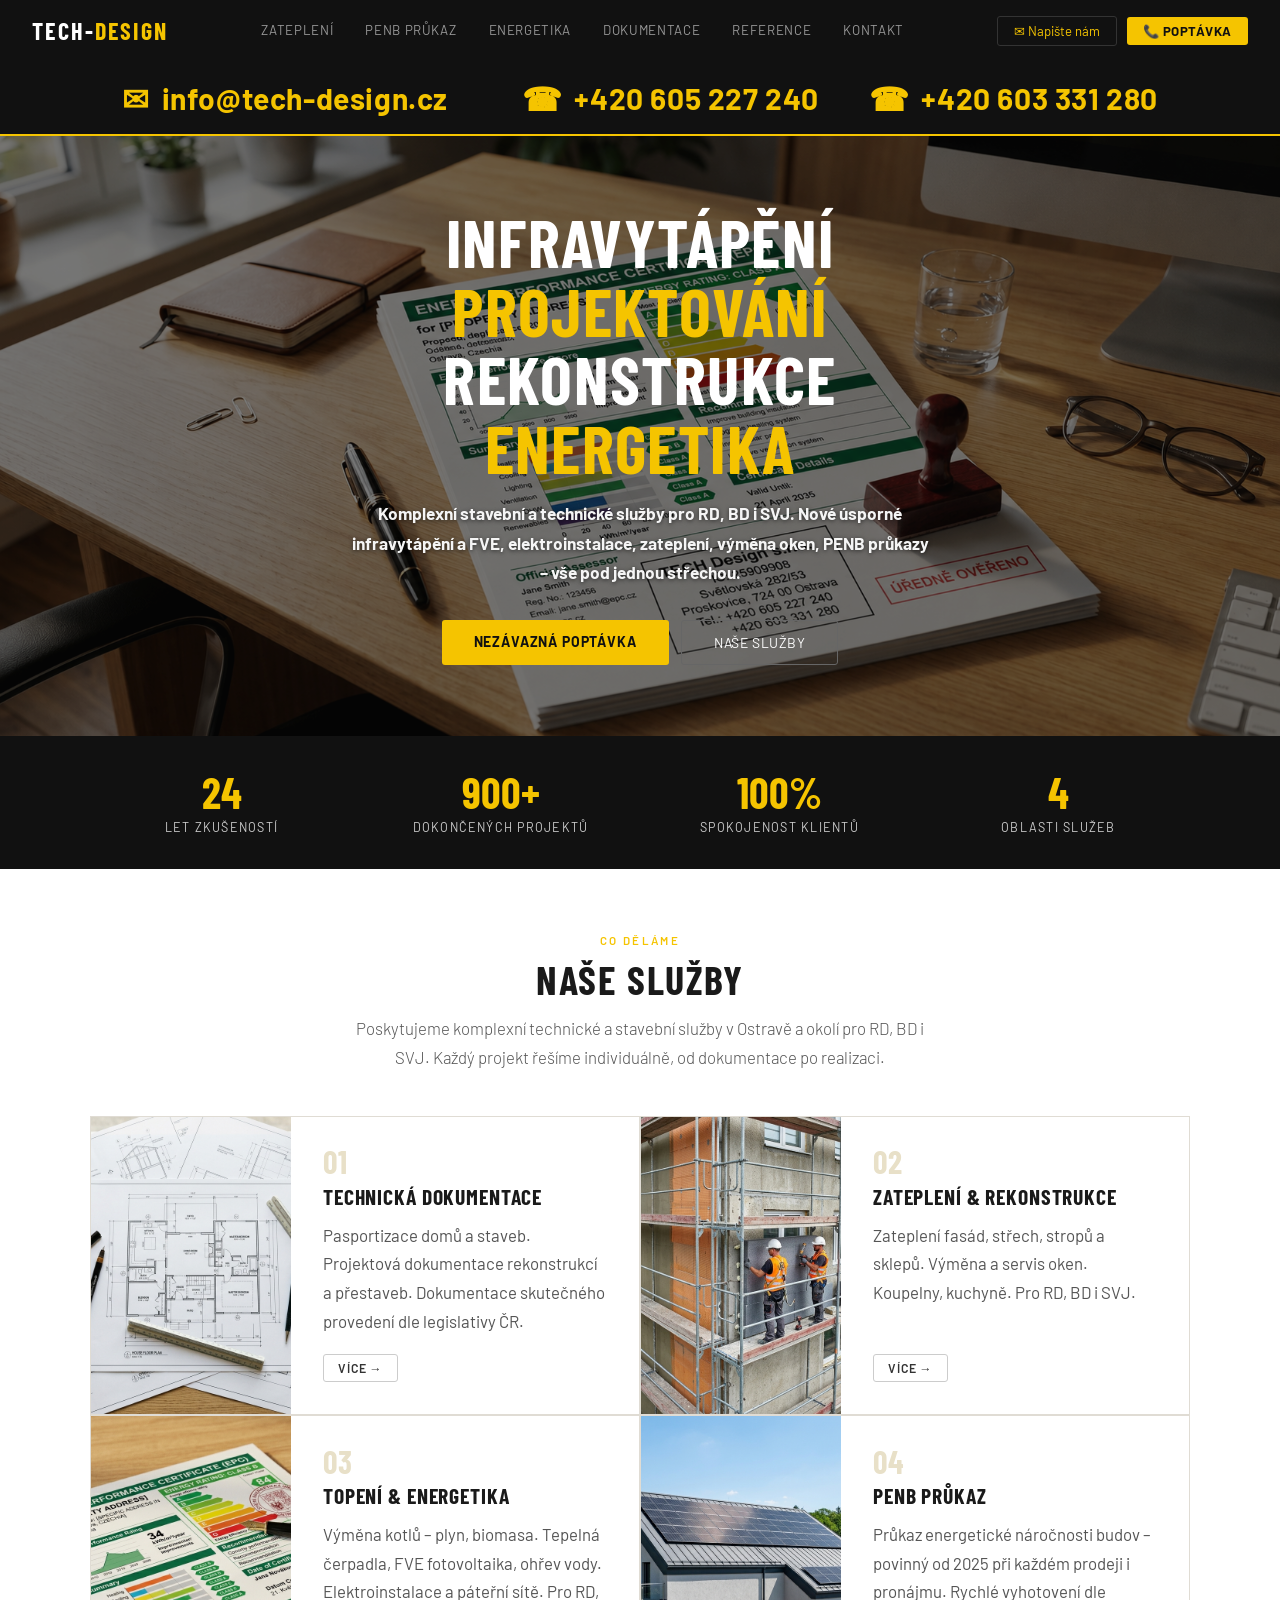
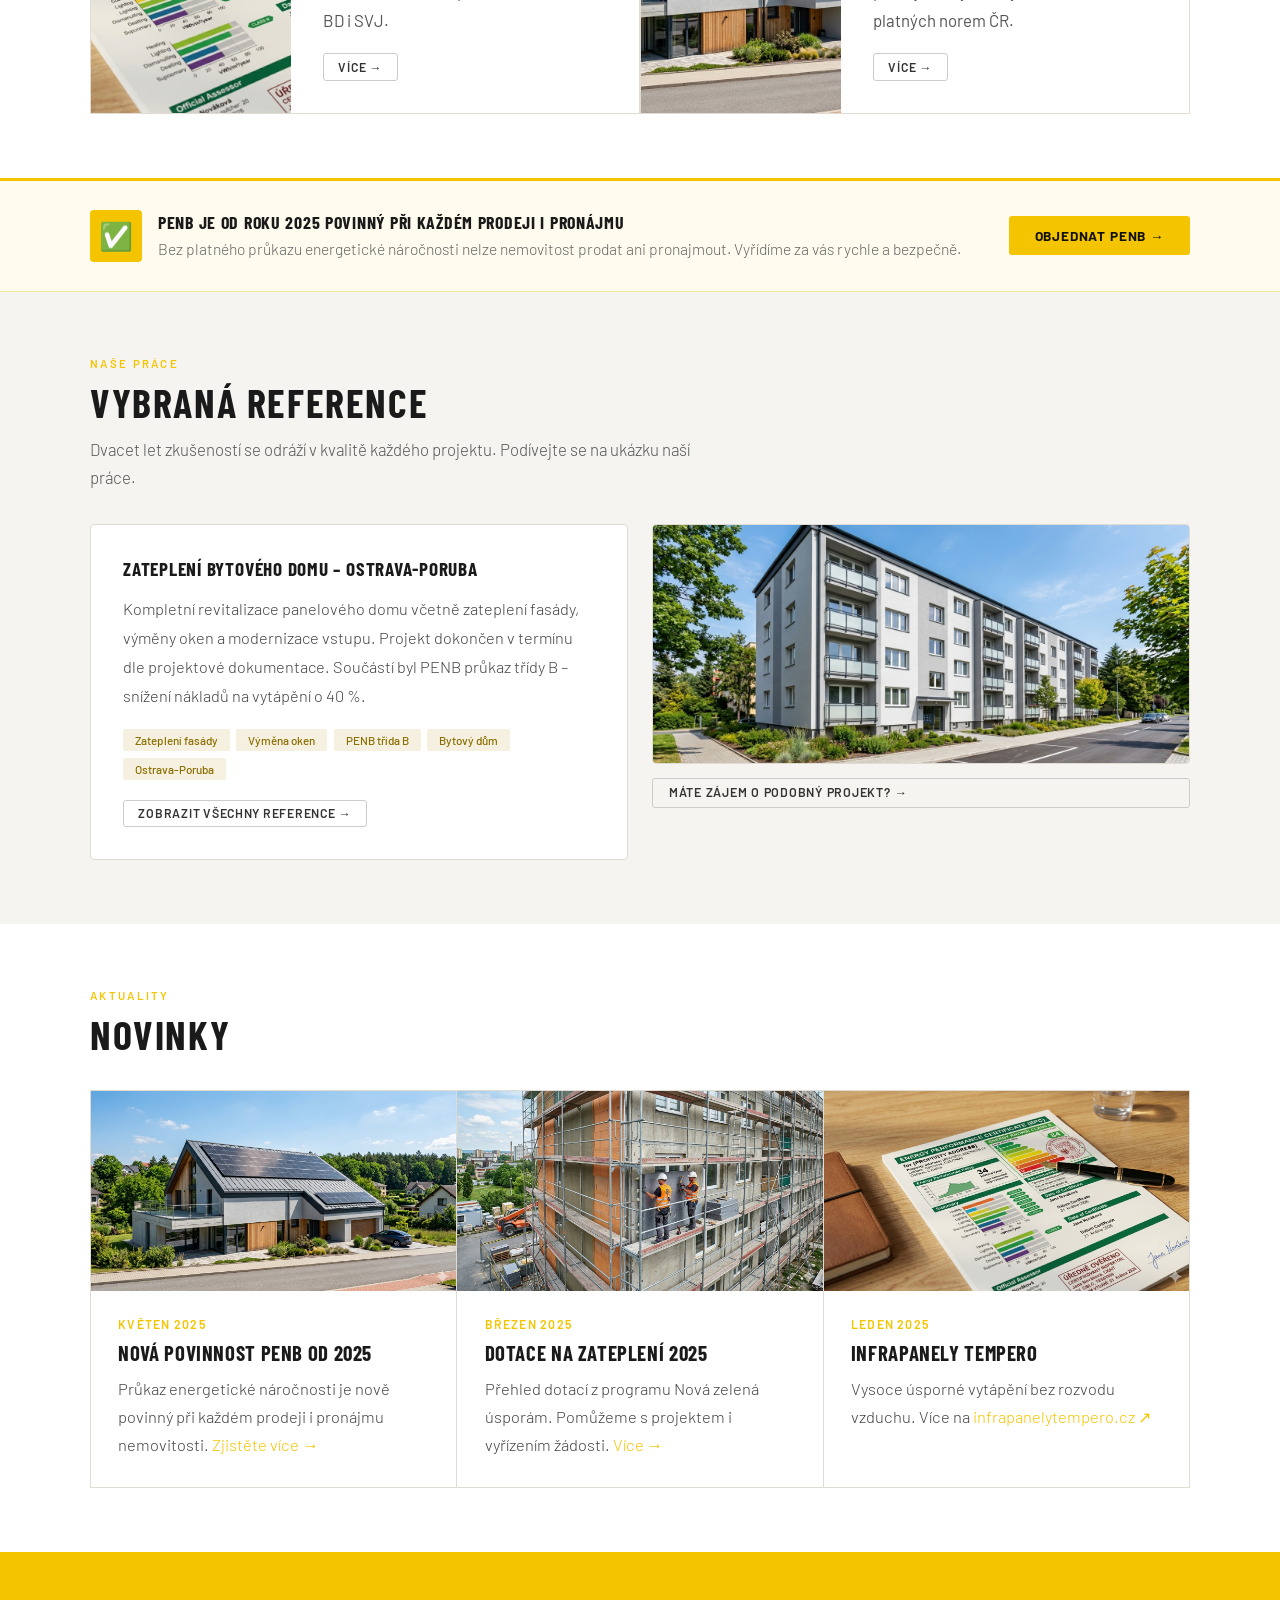
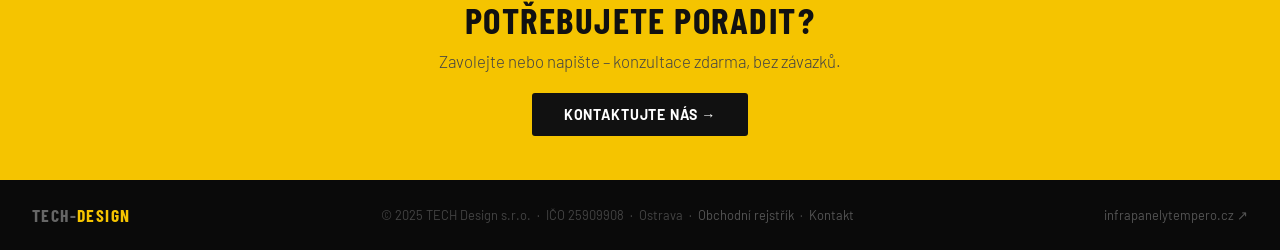
==== commit f0b39fd3: "Update projects stat from 500+ to 900+ Co-Authored-By: Claude Sonnet 4.6 <noreply@anthropic.com>" ====
--- a/index.html
+++ b/index.html
@@ -99,7 +99,7 @@
       <div class="stat-label">let zkušeností</div>
     </div>
     <div class="stat-item">
-      <div class="stat-num">500+</div>
+      <div class="stat-num">900+</div>
       <div class="stat-label">dokončených projektů</div>
     </div>
     <div class="stat-item">
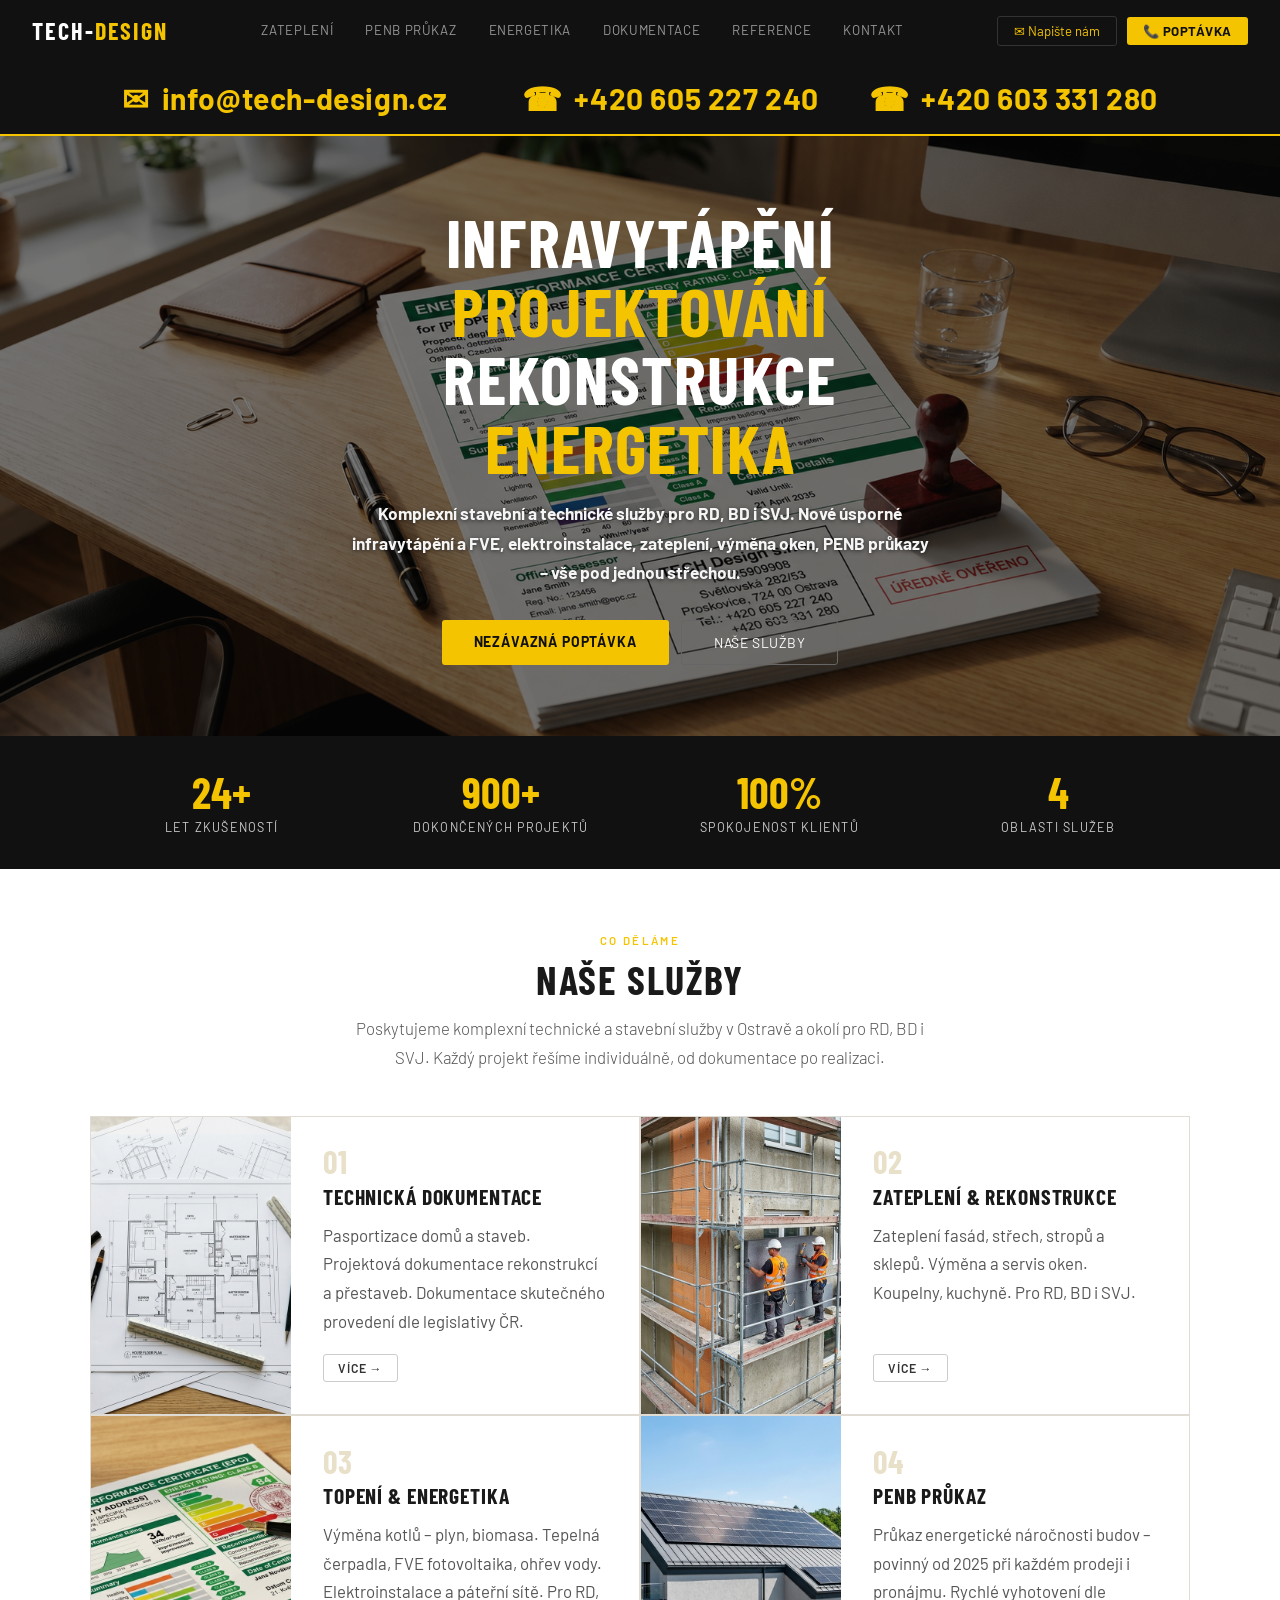
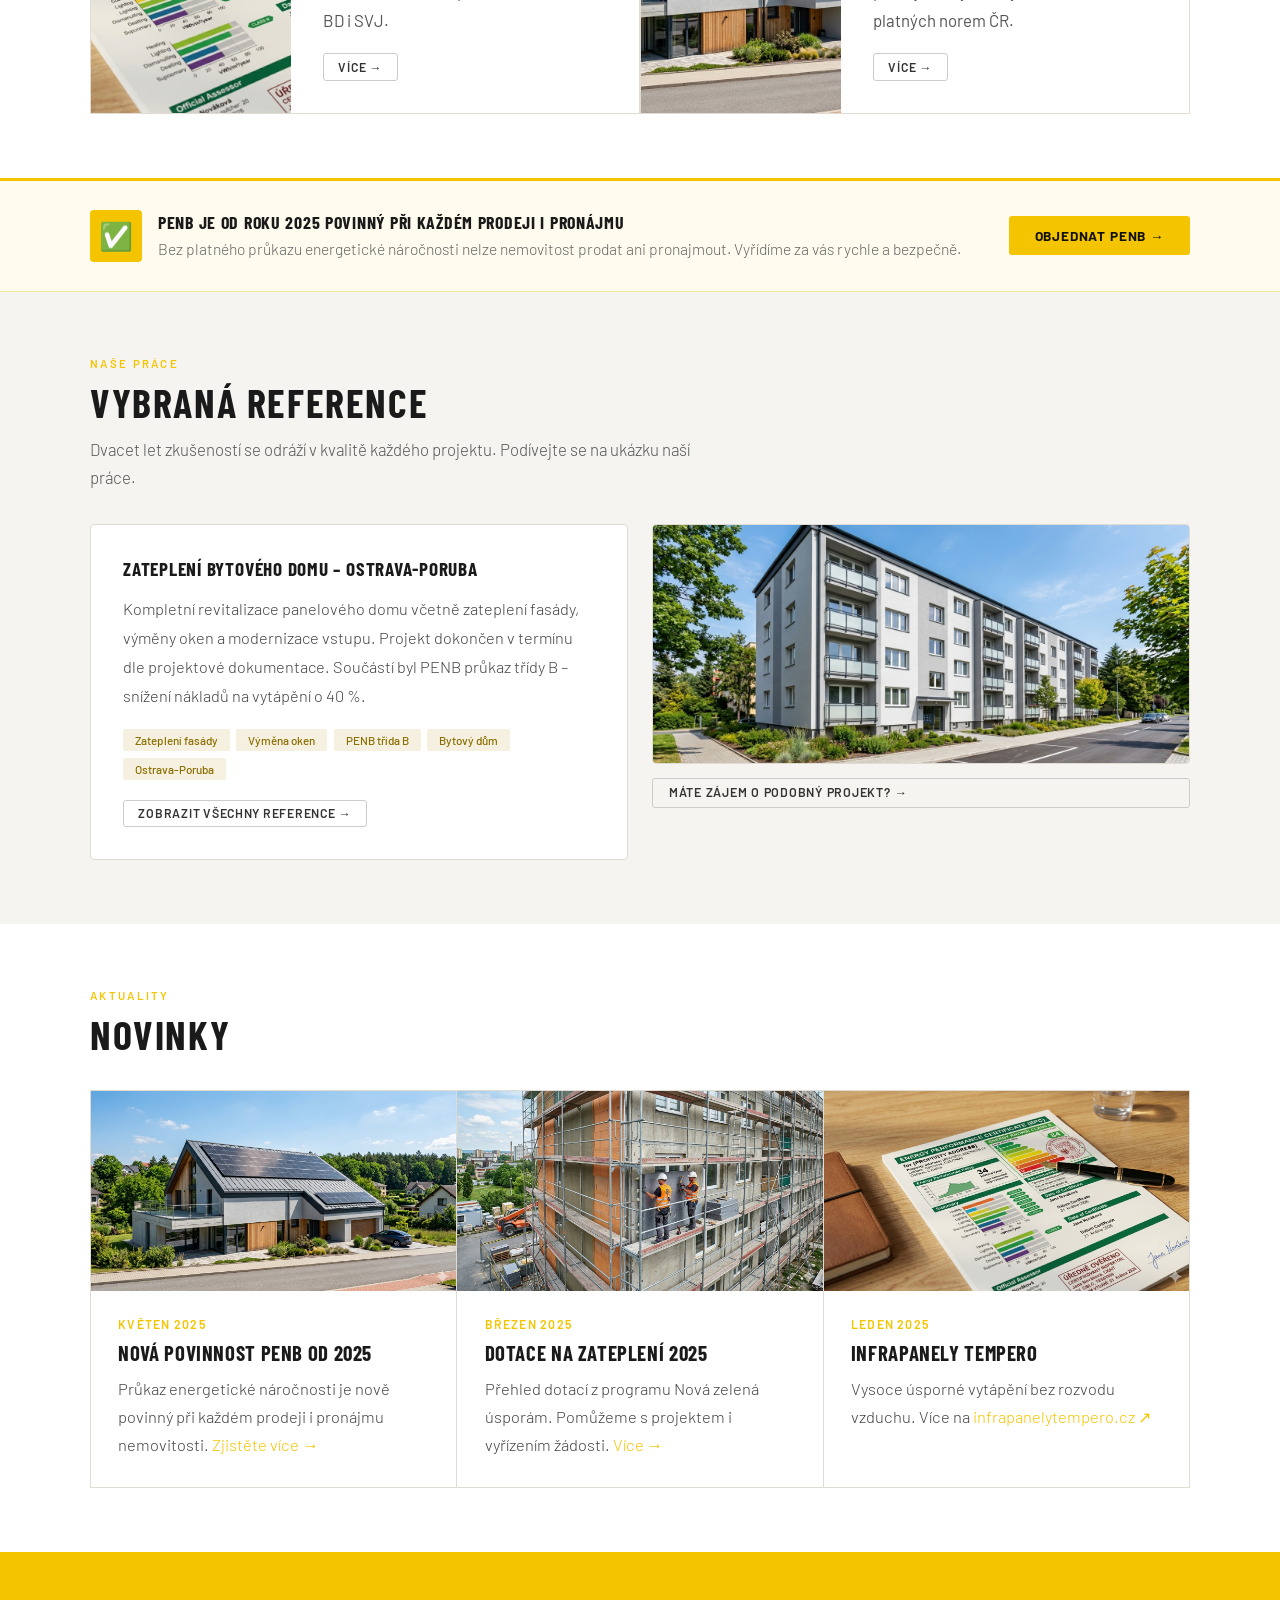
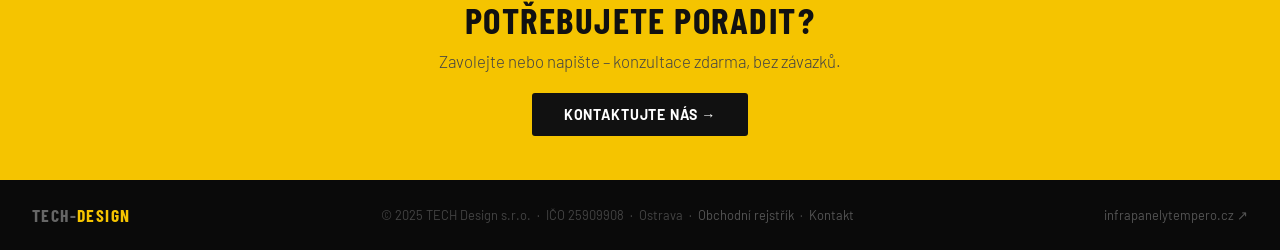
==== commit 39bfa82c: "Update years stat to 24+ Co-Authored-By: Claude Sonnet 4.6 <noreply@anthropic.com>" ====
--- a/index.html
+++ b/index.html
@@ -95,7 +95,7 @@
 <div class="stats-bar">
   <div class="stats-inner">
     <div class="stat-item">
-      <div class="stat-num">24</div>
+      <div class="stat-num">24+</div>
       <div class="stat-label">let zkušeností</div>
     </div>
     <div class="stat-item">
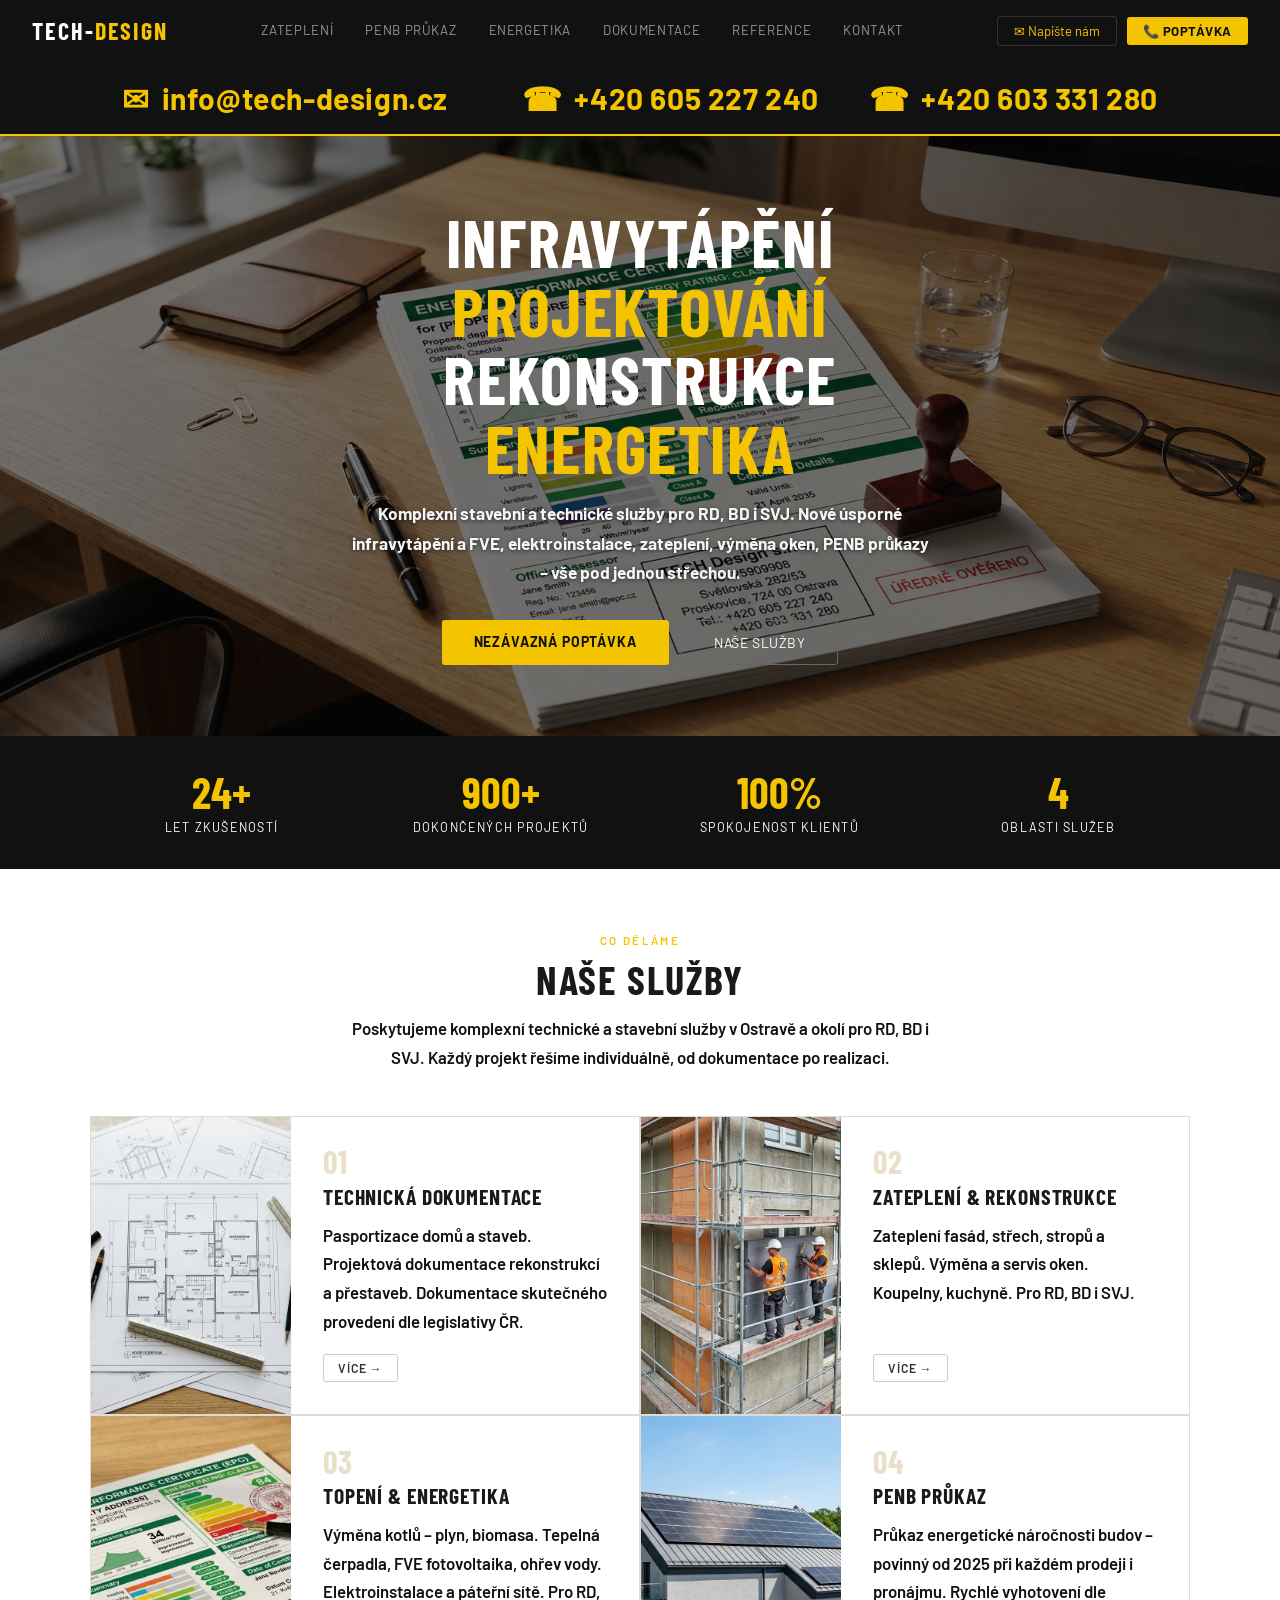
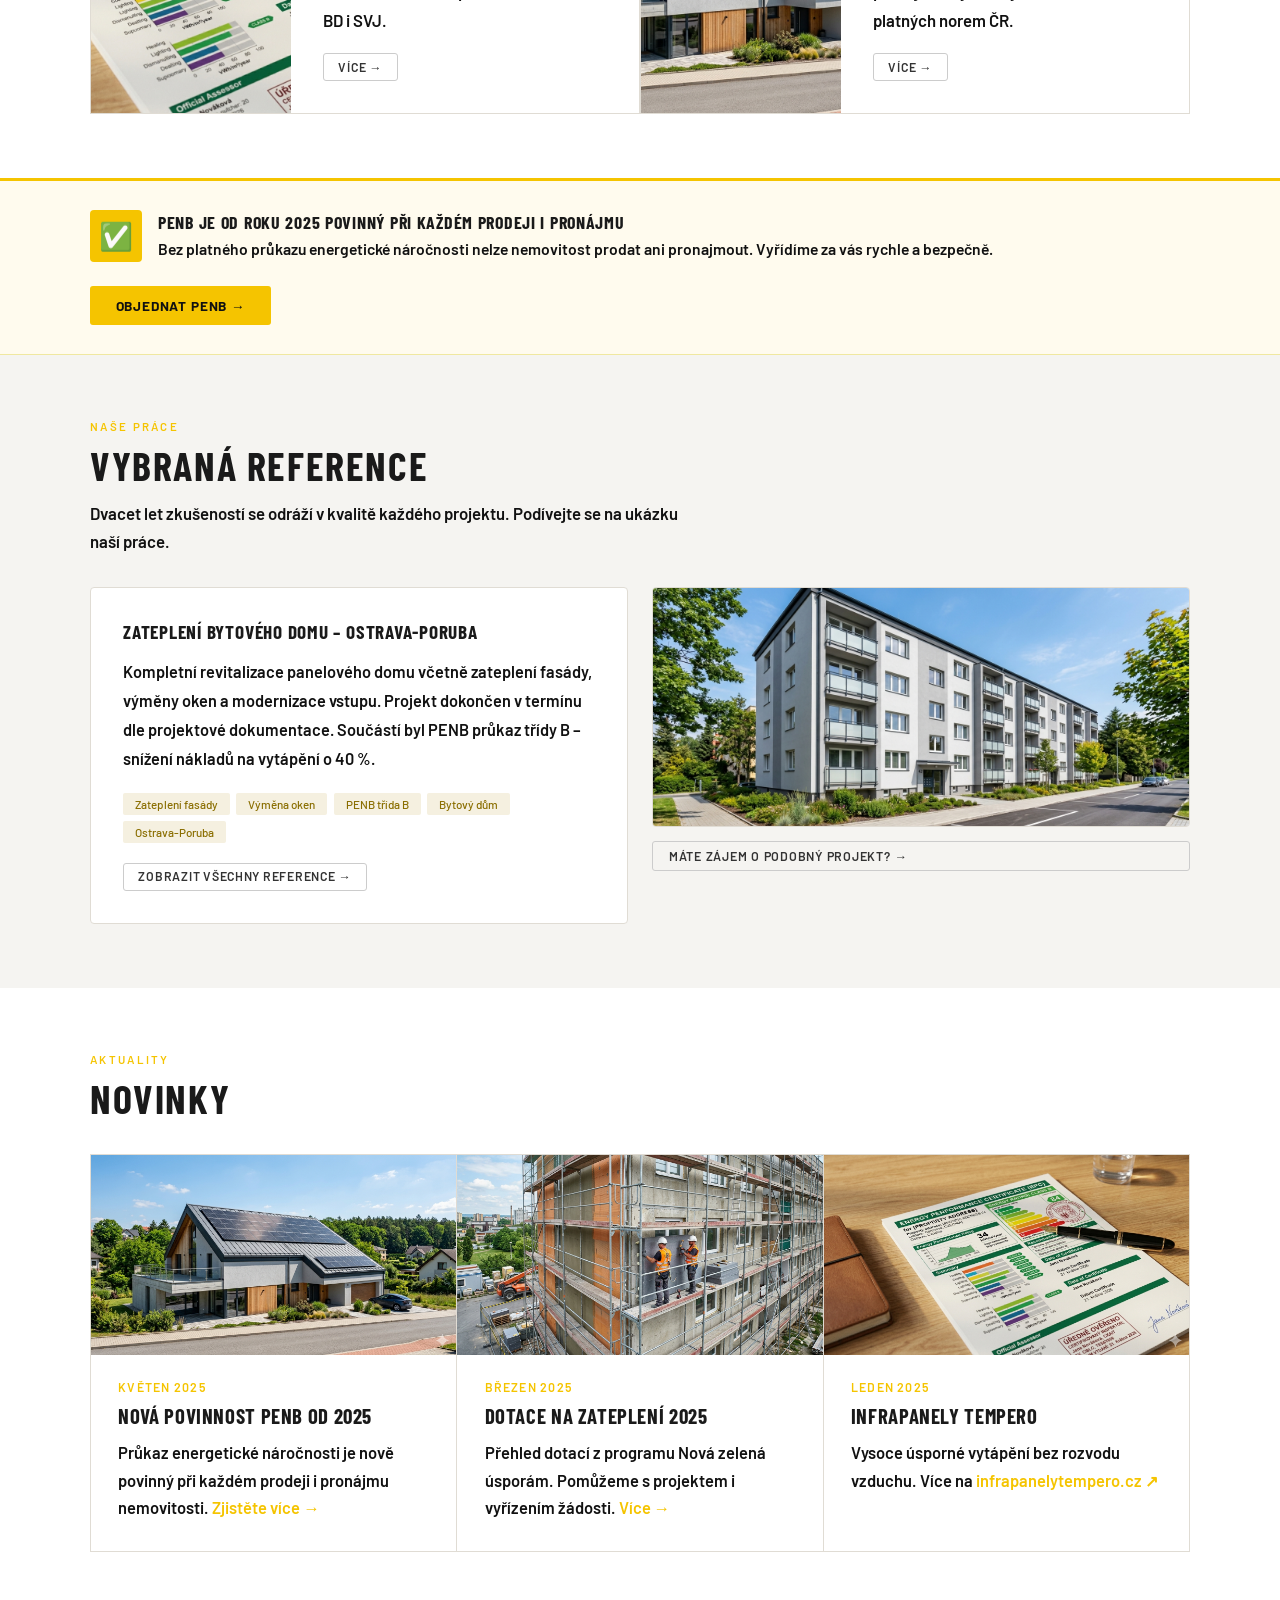
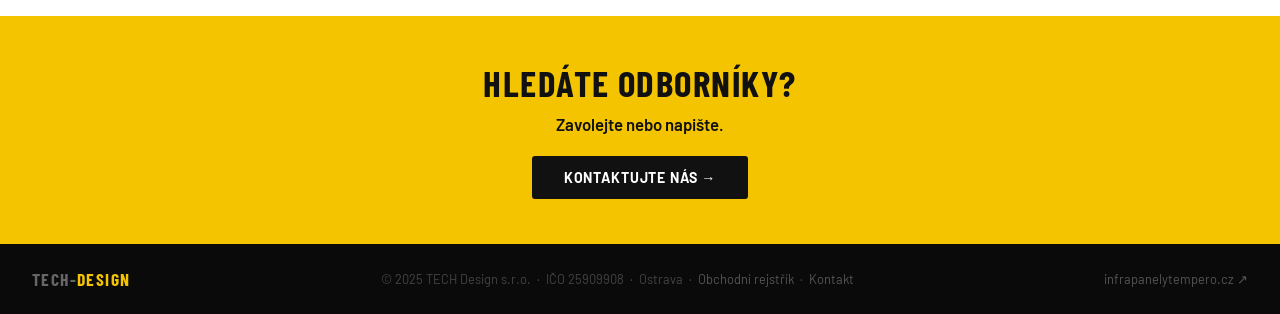
==== commit fd0f3db5: "Update CTA banner text on main page Co-Authored-By: Claude Sonnet 4.6 <noreply@anthropic.com>" ====
--- a/index.html
+++ b/index.html
@@ -253,8 +253,8 @@
 </section>
 
 <div class="cta-banner">
-  <h2>Potřebujete poradit?</h2>
-  <p>Zavolejte nebo napište – konzultace zdarma, bez závazků.</p>
+  <h2>Hledáte odborníky?</h2>
+  <p>Zavolejte nebo napište.</p>
   <a href="/kontakt/" class="btn-black">Kontaktujte nás →</a>
 </div>
 
--- a/css/style.css
+++ b/css/style.css
@@ -56,7 +56,7 @@
 .page-header-content{position:relative;z-index:2;padding:3rem 2rem;width:100%;max-width:820px;text-align:center}
 .page-header h1{font-family:'Barlow Condensed',sans-serif;font-size:3.1rem;font-weight:700;color:var(--white);line-height:1.04;letter-spacing:0.02em;text-transform:uppercase;margin-bottom:0.8rem}
 .page-header h1 em{font-style:normal;color:var(--gold)}
-.page-header p{font-size:1rem;color:#c0c0c0;line-height:1.68;font-weight:300;max-width:580px;margin:0 auto}
+.page-header p{font-size:1rem;color:#fff;line-height:1.68;font-weight:400;max-width:580px;margin:0 auto;text-shadow:0 1px 4px rgba(0,0,0,0.5)}
 .breadcrumb{font-size:0.75rem;color:#888;letter-spacing:0.06em;text-transform:uppercase;margin-bottom:0.9rem;justify-content:center;display:flex;gap:0.3rem}
 .breadcrumb a{color:#555;text-decoration:none}
 .breadcrumb a:hover{color:var(--gold)}
@@ -75,7 +75,7 @@
 .sh{text-align:center;margin-bottom:2.8rem}
 .sh .st{font-size:0.72rem;letter-spacing:0.2em;color:var(--gold);text-transform:uppercase;font-weight:600;margin-bottom:0.5rem}
 .sh h2{font-family:'Barlow Condensed',sans-serif;font-size:2.5rem;font-weight:700;letter-spacing:0.04em;text-transform:uppercase}
-.sh p{font-size:1.05rem;color:#555;margin-top:0.7rem;max-width:580px;margin-left:auto;margin-right:auto;line-height:1.68;font-weight:300}
+.sh p{font-size:1.05rem;color:#111;margin-top:0.7rem;max-width:580px;margin-left:auto;margin-right:auto;line-height:1.68;font-weight:600}
 .srv-grid{display:grid;grid-template-columns:repeat(2,1fr);gap:2px;background:#e0dcd4;max-width:1100px;margin:0 auto;border:1px solid #e0dcd4}
 .srv-card{background:var(--white);display:flex;flex-direction:row;transition:background .2s;text-decoration:none;color:inherit}
 .srv-card:hover{background:#FFFBEE}
@@ -85,7 +85,7 @@
 .srv-body{padding:1.8rem 2rem 2rem;flex:1;display:flex;flex-direction:column;justify-content:center}
 .srv-num{font-family:'Barlow Condensed',sans-serif;font-size:2rem;font-weight:700;color:#e8e0c8;line-height:1;margin-bottom:0.4rem}
 .srv-body h3{font-family:'Barlow Condensed',sans-serif;font-size:1.35rem;font-weight:700;letter-spacing:0.04em;text-transform:uppercase;margin-bottom:0.7rem;line-height:1.2}
-.srv-body p{font-size:1.05rem;color:#555;line-height:1.7;font-weight:400;flex:1;margin-bottom:1.2rem}
+.srv-body p{font-size:1.05rem;color:#111;line-height:1.7;font-weight:600;flex:1;margin-bottom:1.2rem}
 
 /* ── PENB STRIP ── */
 .penb-strip{background:#FFFBEE;border-top:3px solid var(--gold);border-bottom:1px solid #f0e8a0;padding:1.8rem 2rem}
@@ -93,7 +93,7 @@
 .penb-left{display:flex;align-items:center;gap:1rem}
 .penb-icon{width:52px;height:52px;background:var(--gold);border-radius:4px;display:flex;align-items:center;justify-content:center;flex-shrink:0;font-size:1.7rem}
 .penb-left h3{font-family:'Barlow Condensed',sans-serif;font-size:1.12rem;font-weight:700;text-transform:uppercase;letter-spacing:0.04em;margin-bottom:0.25rem}
-.penb-left p{font-size:0.98rem;color:#666;font-weight:300;line-height:1.55}
+.penb-left p{font-size:0.98rem;color:#111;font-weight:600;line-height:1.55}
 .penb-btn{background:var(--gold);color:var(--black);border:none;padding:0.7rem 1.6rem;border-radius:3px;font-size:0.85rem;font-weight:700;cursor:pointer;font-family:'Barlow',sans-serif;letter-spacing:0.06em;text-transform:uppercase;white-space:nowrap;transition:background .15s;text-decoration:none;display:inline-block}
 .penb-btn:hover{background:#e0b300}
 
@@ -101,7 +101,7 @@
 .sh2{margin-bottom:2rem}
 .sh2 .st{font-size:0.72rem;letter-spacing:0.2em;color:var(--gold);text-transform:uppercase;font-weight:600;margin-bottom:0.5rem}
 .sh2 h2{font-family:'Barlow Condensed',sans-serif;font-size:2.5rem;font-weight:700;letter-spacing:0.04em;text-transform:uppercase}
-.sh2 p{font-size:1.05rem;color:#555;margin-top:0.6rem;max-width:620px;line-height:1.68;font-weight:300}
+.sh2 p{font-size:1.05rem;color:#111;margin-top:0.6rem;max-width:620px;line-height:1.68;font-weight:600}
 
 /* ── REFERENCE SECTION ── */
 .ref-section{background:var(--off);padding:4rem 2rem}
@@ -109,7 +109,7 @@
 .ref-layout{display:grid;grid-template-columns:1fr 1fr;gap:1.5rem;align-items:start}
 .ref-text-card{background:var(--white);border:1px solid #e0dcd4;border-radius:4px;padding:2rem}
 .ref-text-card h3{font-family:'Barlow Condensed',sans-serif;font-size:1.2rem;font-weight:700;text-transform:uppercase;letter-spacing:0.04em;margin-bottom:0.9rem}
-.ref-text-card p{font-size:1.02rem;color:#444;line-height:1.78;font-weight:300}
+.ref-text-card p{font-size:1.02rem;color:#111;line-height:1.78;font-weight:600}
 .ref-tags{display:flex;flex-wrap:wrap;gap:0.4rem;margin-top:1.2rem}
 .ref-tag{font-size:0.73rem;background:#f5f0e0;color:#8a6e00;padding:4px 12px;border-radius:2px;font-weight:500}
 .ref-right{display:flex;flex-direction:column;gap:0.9rem}
@@ -123,8 +123,8 @@
 .ref-card-img img{width:100%;height:100%;object-fit:cover;display:block;transition:transform .45s}
 .ref-card:hover .ref-card-img img{transform:scale(1.05)}
 .ref-card-body{padding:1.3rem}
-.ref-card-body h3{font-family:'Barlow Condensed',sans-serif;font-size:1.05rem;font-weight:700;text-transform:uppercase;letter-spacing:0.04em;margin-bottom:0.55rem}
-.ref-card-body p{font-size:0.98rem;color:#555;line-height:1.65;font-weight:300}
+.ref-card-body h3{font-family:'Barlow Condensed',sans-serif;font-size:1.4rem;font-weight:700;text-transform:uppercase;letter-spacing:0.04em;margin-bottom:0.7rem}
+.ref-card-body p{font-size:0.98rem;color:#111;line-height:1.65;font-weight:600}
 
 /* ── NEWS SECTION ── */
 .news-section{background:var(--white);padding:4rem 2rem}
@@ -138,14 +138,14 @@
 .n-body{padding:1.6rem 1.7rem 1.8rem}
 .n-date{font-size:0.77rem;color:var(--gold);font-weight:600;letter-spacing:0.1em;text-transform:uppercase;margin-bottom:0.5rem}
 .n-card h4{font-family:'Barlow Condensed',sans-serif;font-size:1.3rem;font-weight:700;text-transform:uppercase;letter-spacing:0.03em;line-height:1.3;margin-bottom:0.6rem}
-.n-card p{font-size:1.03rem;color:#444;line-height:1.68;font-weight:300}
+.n-card p{font-size:1.03rem;color:#111;line-height:1.68;font-weight:600}
 
 /* ── STATS BAR ── */
 .stats-bar{background:var(--black);padding:2.2rem 2rem}
 .stats-inner{max-width:1100px;margin:0 auto;display:grid;grid-template-columns:repeat(4,1fr);gap:1rem;text-align:center}
 .stat-item{}
 .stat-num{font-family:'Barlow Condensed',sans-serif;font-size:2.7rem;font-weight:700;color:var(--gold);line-height:1}
-.stat-label{font-size:0.78rem;color:#ccc;letter-spacing:0.1em;text-transform:uppercase;margin-top:0.35rem}
+.stat-label{font-size:0.78rem;color:#fff;letter-spacing:0.1em;text-transform:uppercase;margin-top:0.35rem}
 
 /* ── CONTENT SECTION (inner pages) ── */
 .content-section{background:var(--white);padding:4rem 2rem}
@@ -153,7 +153,7 @@
 .content-grid{display:grid;grid-template-columns:1fr 1fr;gap:3.5rem;align-items:start}
 .content-text h2{font-family:'Barlow Condensed',sans-serif;font-size:2.2rem;font-weight:700;text-transform:uppercase;letter-spacing:0.04em;margin-bottom:1.1rem;line-height:1.08}
 .content-text h2 em{font-style:normal;color:var(--gold)}
-.content-text p{font-size:1.06rem;color:#333;line-height:1.8;font-weight:300;margin-bottom:1.1rem}
+.content-text p{font-size:1.06rem;color:#111;line-height:1.8;font-weight:600;margin-bottom:1.1rem}
 .content-text ul{list-style:none;display:flex;flex-direction:column;gap:0.7rem;margin-bottom:1.3rem}
 .content-text ul li{font-size:1.02rem;color:#222;padding-left:1.4rem;position:relative;line-height:1.58;font-weight:400}
 .content-text ul li::before{content:'→';position:absolute;left:0;color:var(--gold);font-weight:700}
@@ -170,7 +170,7 @@
 .faq-item.open .faq-q::after{transform:rotate(45deg)}
 .faq-a{padding:0 1.4rem;max-height:0;overflow:hidden;transition:max-height .3s ease,padding .3s}
 .faq-item.open .faq-a{max-height:300px;padding:0 1.4rem 1.1rem}
-.faq-a p{font-size:1.03rem;color:#444;line-height:1.78;font-weight:300}
+.faq-a p{font-size:1.03rem;color:#111;line-height:1.78;font-weight:600}
 
 /* ── PROCESS STEPS ── */
 .process-section{background:var(--white);padding:4rem 2rem}
@@ -179,7 +179,7 @@
 .step{background:var(--white);padding:1.7rem 1.5rem}
 .step-num{font-family:'Barlow Condensed',sans-serif;font-size:2.2rem;font-weight:700;color:#e8e0c8;line-height:1;margin-bottom:0.55rem}
 .step h3{font-family:'Barlow Condensed',sans-serif;font-size:1.1rem;font-weight:700;text-transform:uppercase;letter-spacing:0.04em;margin-bottom:0.55rem}
-.step p{font-size:1rem;color:#555;line-height:1.68;font-weight:300}
+.step p{font-size:1rem;color:#111;line-height:1.68;font-weight:600}
 
 /* ── CONTACT SECTION ── */
 .contact-dark{background:var(--black);padding:4rem 2rem}
@@ -211,7 +211,7 @@
 /* ── CTA BANNER ── */
 .cta-banner{background:var(--gold);padding:2.8rem 2rem;text-align:center}
 .cta-banner h2{font-family:'Barlow Condensed',sans-serif;font-size:2.3rem;font-weight:700;text-transform:uppercase;letter-spacing:0.04em;color:var(--black);margin-bottom:0.6rem}
-.cta-banner p{font-size:1.05rem;color:#444;margin-bottom:1.4rem;font-weight:300}
+.cta-banner p{font-size:1.05rem;color:#111;margin-bottom:1.4rem;font-weight:600}
 .btn-black{background:var(--black);color:var(--white);border:none;padding:0.8rem 2rem;font-size:0.88rem;font-weight:700;cursor:pointer;font-family:'Barlow',sans-serif;letter-spacing:0.06em;text-transform:uppercase;border-radius:3px;transition:background .15s;text-decoration:none;display:inline-block}
 .btn-black:hover{background:#222}
 
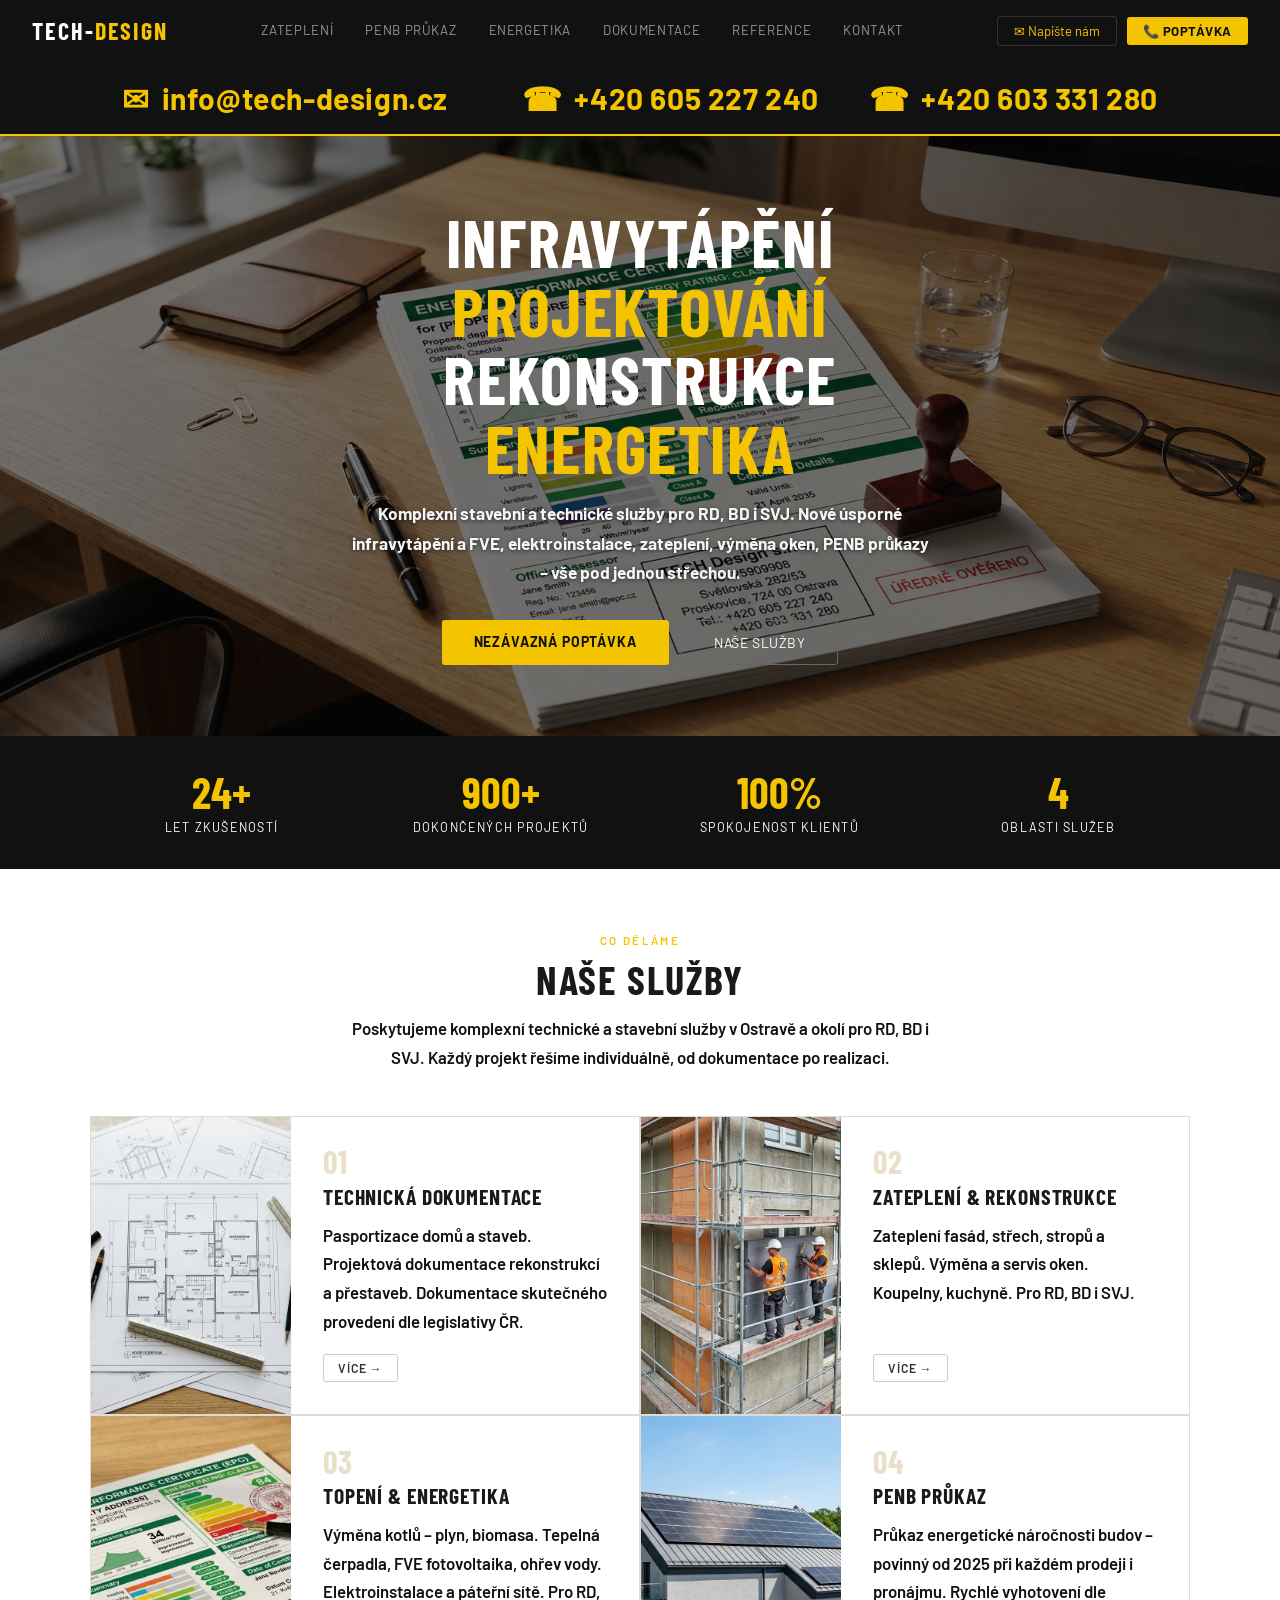
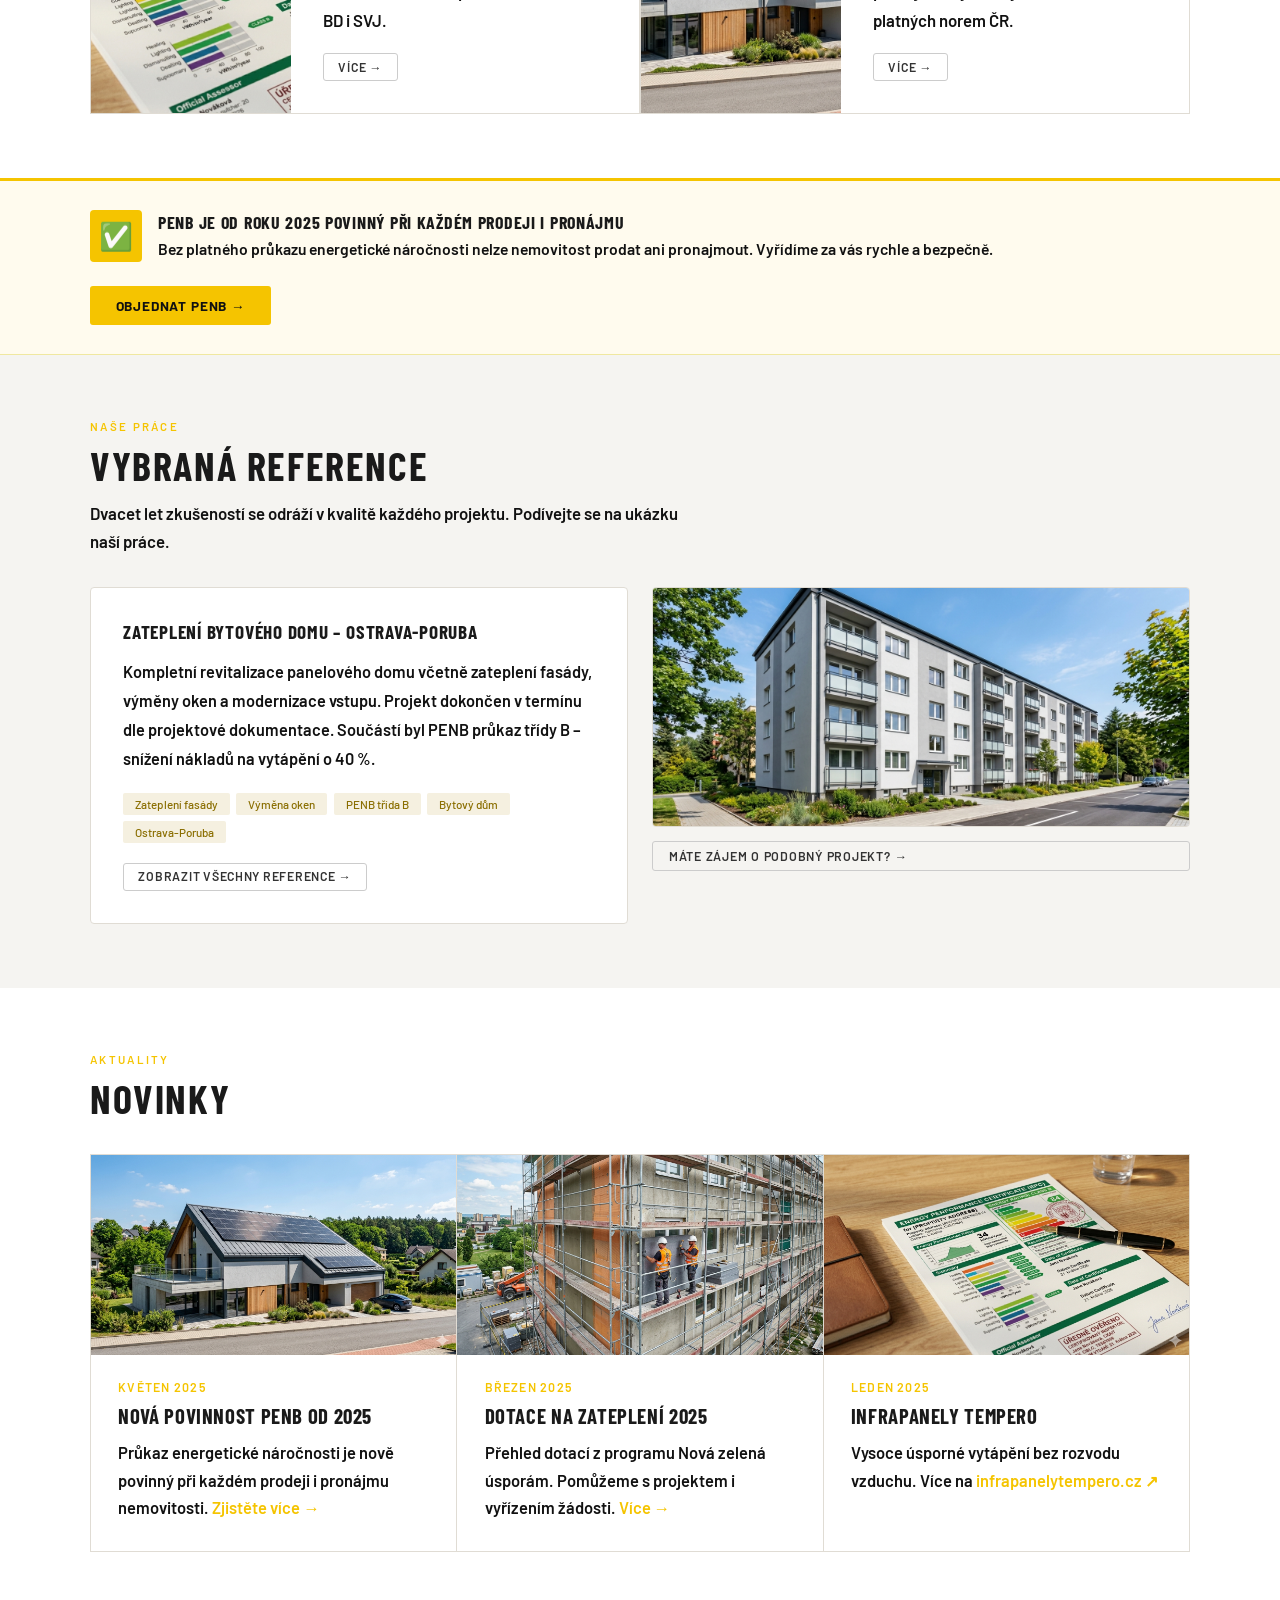
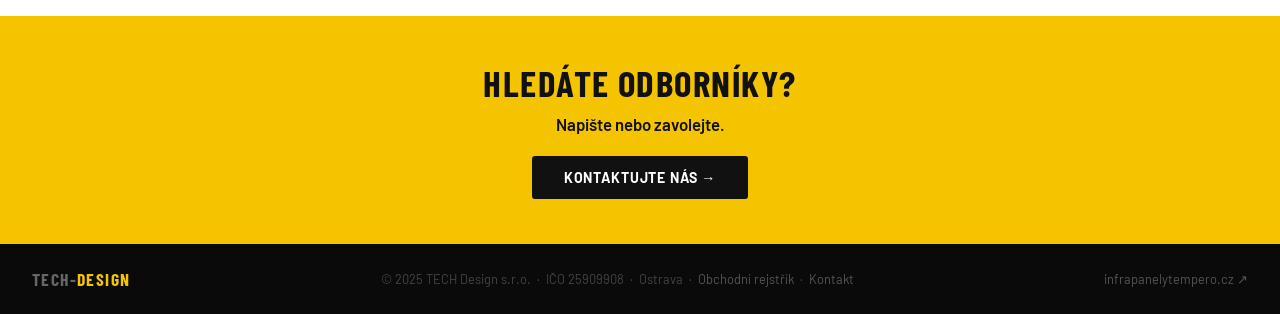
==== commit 49631ffe: "Swap order to napiste nebo zavolejte Co-Authored-By: Claude Sonnet 4.6 <noreply@anthropic.com>" ====
--- a/index.html
+++ b/index.html
@@ -254,7 +254,7 @@
 
 <div class="cta-banner">
   <h2>Hledáte odborníky?</h2>
-  <p>Zavolejte nebo napište.</p>
+  <p>Napište nebo zavolejte.</p>
   <a href="/kontakt/" class="btn-black">Kontaktujte nás →</a>
 </div>
 
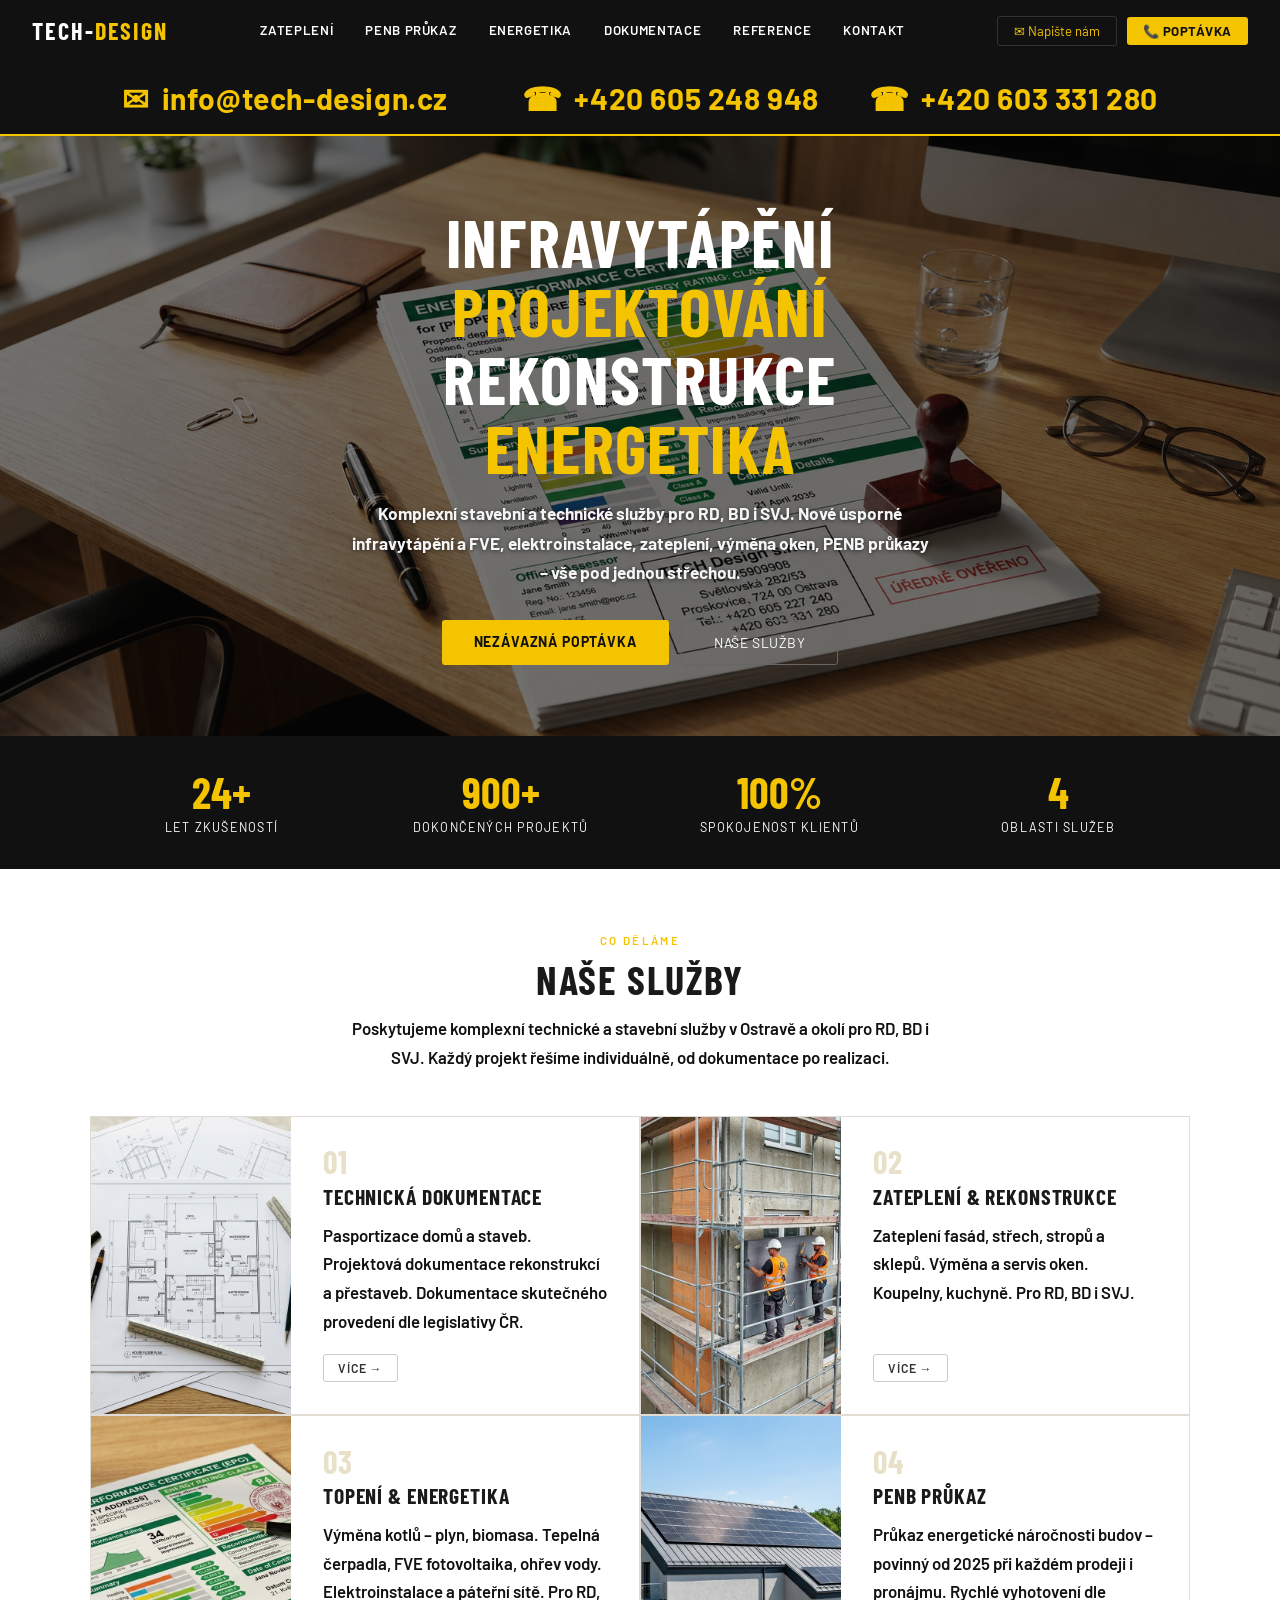
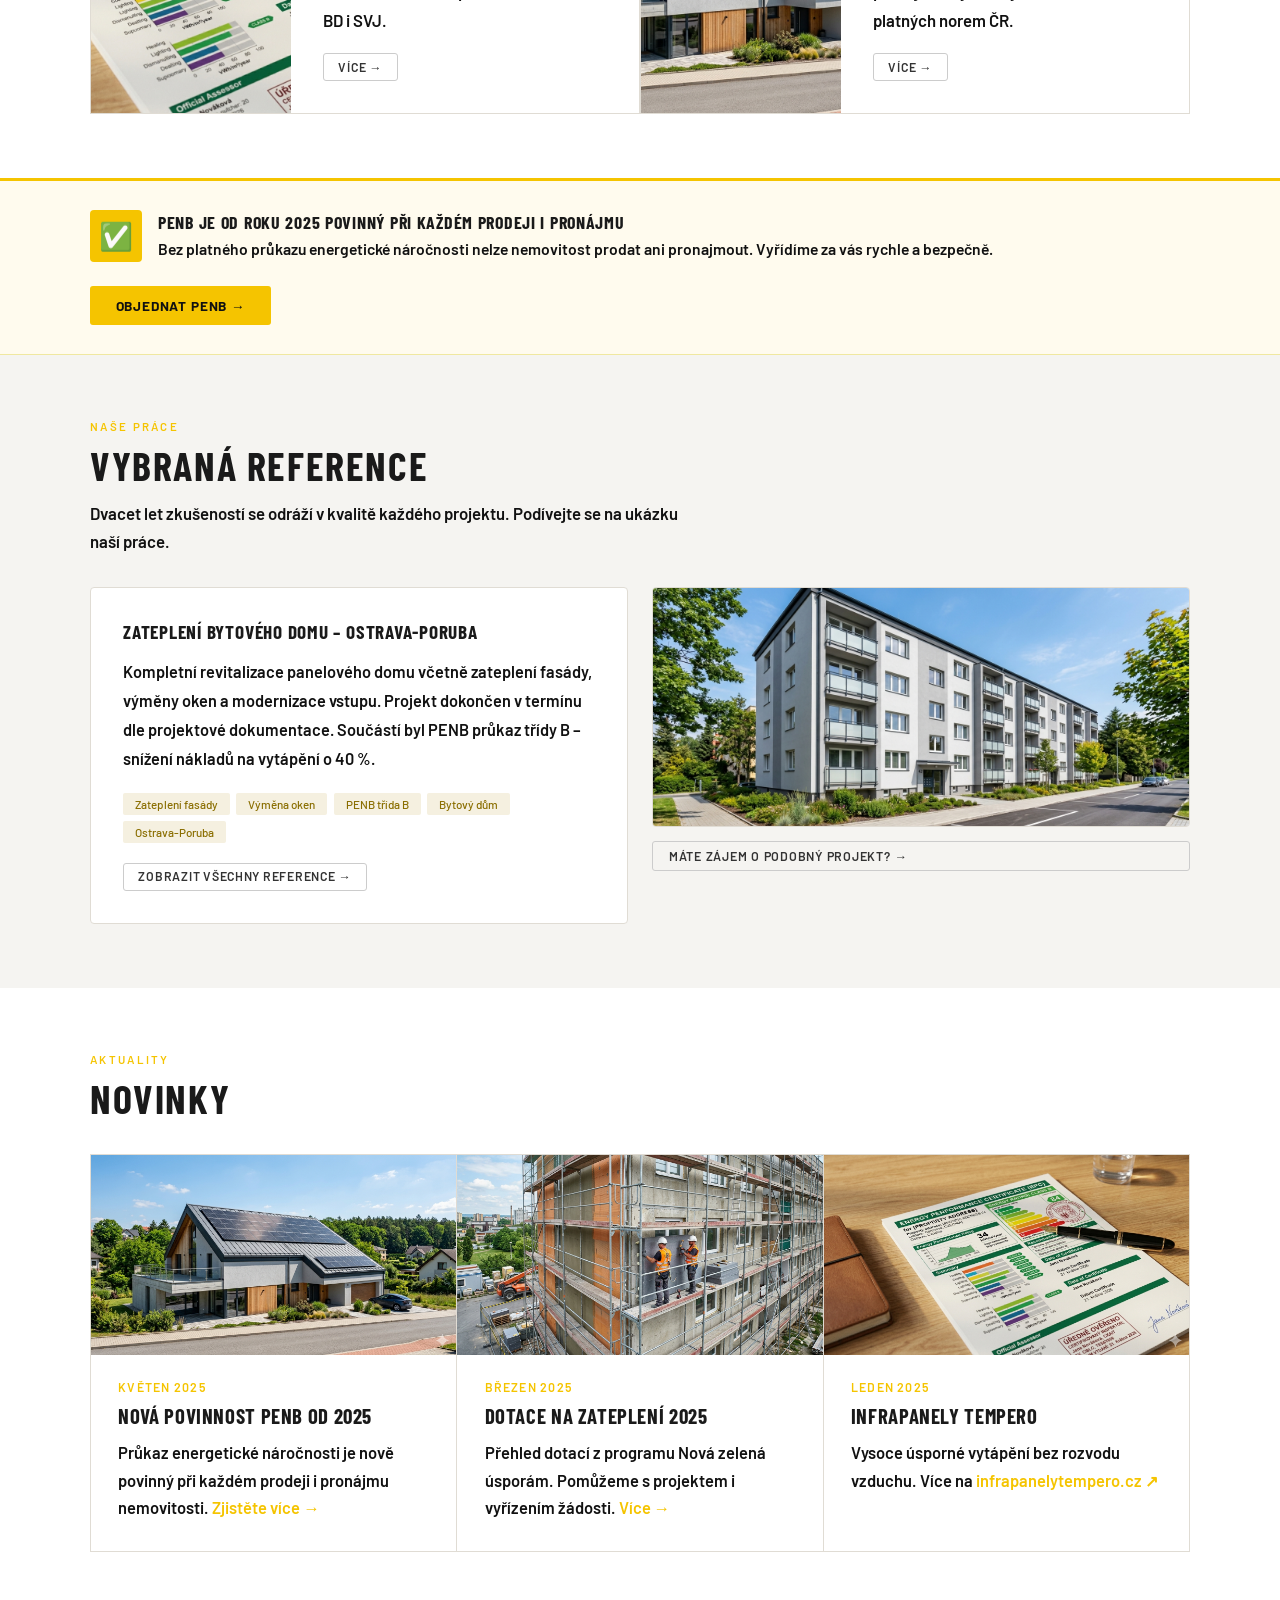
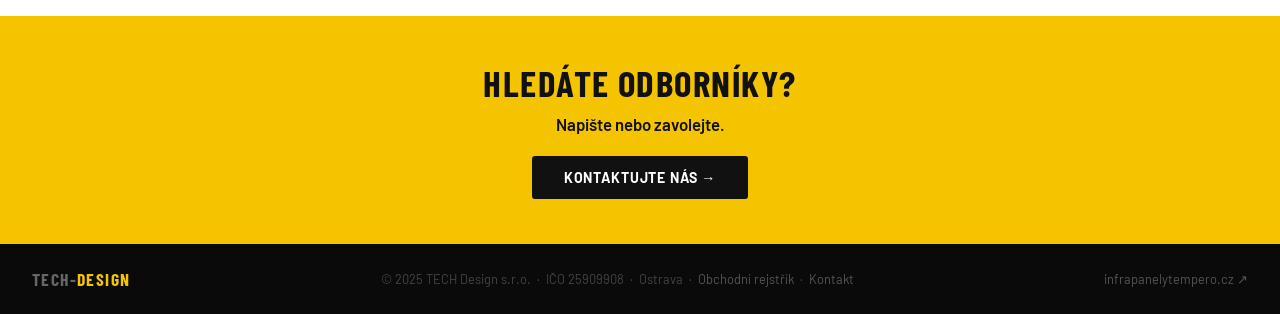
==== commit 1e411ca1: "Update phone number to +420 605 248 948 across all pages Co-Authored-By: Claude Sonnet 4.6 <noreply@" ====
--- a/index.html
+++ b/index.html
@@ -68,9 +68,9 @@
       <span class="cb-icon">✉</span>
       <span>info@tech-design.cz</span>
     </a>
-    <a href="tel:+420605227240" class="cb-item" style="margin-left:1.5rem">
+    <a href="tel:+420605248948" class="cb-item" style="margin-left:1.5rem">
       <span class="cb-icon">☎</span>
-      <span>+420 605 227 240</span>
+      <span>+420 605 248 948</span>
     </a>
     <a href="tel:+420603331280" class="cb-item">
       <span class="cb-icon">☎</span>
--- a/css/style.css
+++ b/css/style.css
@@ -9,7 +9,7 @@
 .logo{font-family:'Barlow Condensed',sans-serif;font-size:1.5rem;font-weight:700;color:var(--white);letter-spacing:0.08em;text-transform:uppercase;text-decoration:none;display:inline-block;line-height:62px}
 .logo span{color:var(--gold)}
 .nav-menu{display:flex;list-style:none}
-.nav-menu li a{display:block;padding:0 1rem;font-size:0.83rem;color:#999;text-decoration:none;line-height:62px;letter-spacing:0.05em;text-transform:uppercase;transition:color .15s;border-bottom:2px solid transparent}
+.nav-menu li a{display:block;padding:0 1rem;font-size:0.83rem;color:#fff;font-weight:600;text-decoration:none;line-height:62px;letter-spacing:0.05em;text-transform:uppercase;transition:color .15s;border-bottom:2px solid transparent}
 .nav-menu li a:hover,.nav-menu li a.act{color:var(--gold);border-bottom-color:var(--gold)}
 .nav-r{display:flex;gap:0.6rem;align-items:center}
 .nb-e{font-size:0.82rem;color:var(--gold);text-decoration:none;border:1px solid #333;padding:0.38rem 1rem;border-radius:3px;transition:border-color .15s}
@@ -185,23 +185,23 @@
 .contact-dark{background:var(--black);padding:4rem 2rem}
 .contact-dark .st{font-size:0.72rem;letter-spacing:0.2em;color:var(--gold);text-transform:uppercase;font-weight:600;margin-bottom:0.5rem;text-align:center}
 .contact-dark h2{font-family:'Barlow Condensed',sans-serif;font-size:2.6rem;font-weight:700;color:var(--white);text-transform:uppercase;letter-spacing:0.04em;margin-bottom:0.7rem;text-align:center}
-.contact-dark .sub{font-size:0.95rem;color:#555;margin-bottom:1.9rem;font-weight:300;text-align:center}
+.contact-dark .sub{font-size:0.95rem;color:#fff;margin-bottom:1.9rem;font-weight:600;text-align:center}
 .contact-grid{display:grid;grid-template-columns:1fr 1fr;gap:2rem;max-width:920px;margin:0 auto}
 .contact-box{padding:1.6rem;background:#1a1a1a;border:1px solid #2a2a2a;border-radius:4px}
 .contact-box-title{font-family:'Barlow Condensed',sans-serif;font-size:1.15rem;font-weight:700;text-transform:uppercase;letter-spacing:0.04em;color:#fff;margin-bottom:1.3rem}
 .contact-info-list{display:flex;flex-direction:column;gap:1rem}
 .ci-label{font-size:0.73rem;letter-spacing:0.15em;color:var(--gold);text-transform:uppercase;margin-bottom:0.27rem}
-.ci-val{font-size:0.93rem;color:#bbb;font-weight:300}
+.ci-val{font-size:0.93rem;color:#fff;font-weight:600}
 .ci-val a{color:var(--gold);text-decoration:none}
 .ci-val a:hover{text-decoration:underline}
 .cf-form{display:flex;flex-direction:column;gap:0.8rem}
-.cf-form input,.cf-form select,.cf-form textarea{background:#111;border:1px solid #333;color:#ddd;padding:0.7rem 1rem;border-radius:3px;font-family:'Barlow',sans-serif;font-size:0.9rem;outline:none;transition:border-color .15s;width:100%}
-.cf-form input::placeholder,.cf-form textarea::placeholder{color:#555}
-.cf-form select{color:#888}
+.cf-form input,.cf-form select,.cf-form textarea{background:#2a2a2a;border:1px solid #555;color:#fff;padding:0.7rem 1rem;border-radius:3px;font-family:'Barlow',sans-serif;font-size:0.9rem;font-weight:500;outline:none;transition:border-color .15s;width:100%}
+.cf-form input::placeholder,.cf-form textarea::placeholder{color:#aaa}
+.cf-form select{color:#ddd}
 .cf-form input:focus,.cf-form select:focus,.cf-form textarea:focus{border-color:var(--gold)}
 .cf-form textarea{resize:vertical}
-.captcha-row{background:#111;border:1px solid #2a2a2a;border-radius:3px;padding:0.65rem 1rem;display:flex;align-items:center;gap:0.75rem}
-.captcha-row span{font-size:0.87rem;color:#888}
+.captcha-row{background:#2a2a2a;border:1px solid #555;border-radius:3px;padding:0.65rem 1rem;display:flex;align-items:center;gap:0.75rem}
+.captcha-row span{font-size:0.87rem;color:#ddd;font-weight:500}
 .captcha-row input{width:70px!important;padding:0.4rem 0.6rem!important}
 .cf-submit{background:var(--gold);color:#111;border:none;padding:0.8rem;border-radius:3px;font-family:'Barlow',sans-serif;font-size:0.9rem;font-weight:700;letter-spacing:0.06em;text-transform:uppercase;cursor:pointer;transition:background .15s;width:100%}
 .cf-submit:hover{background:#e0b300}
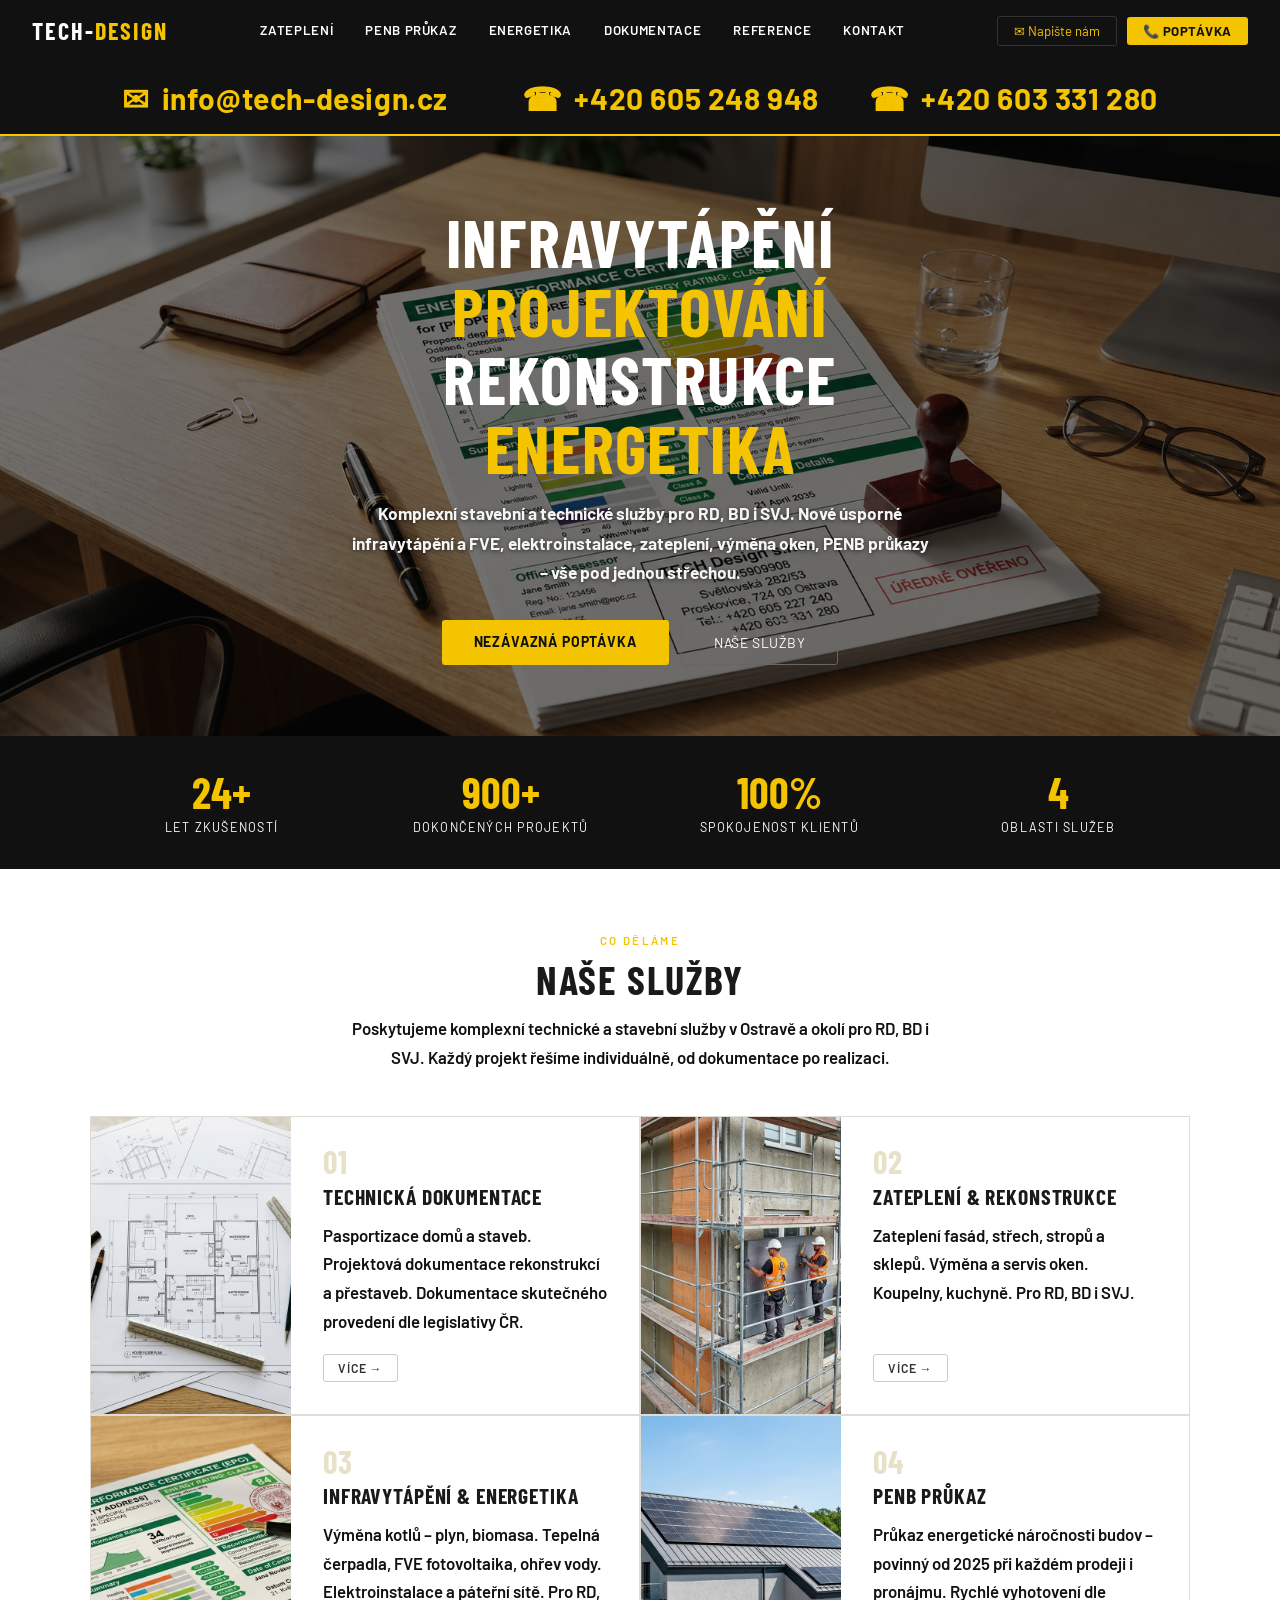
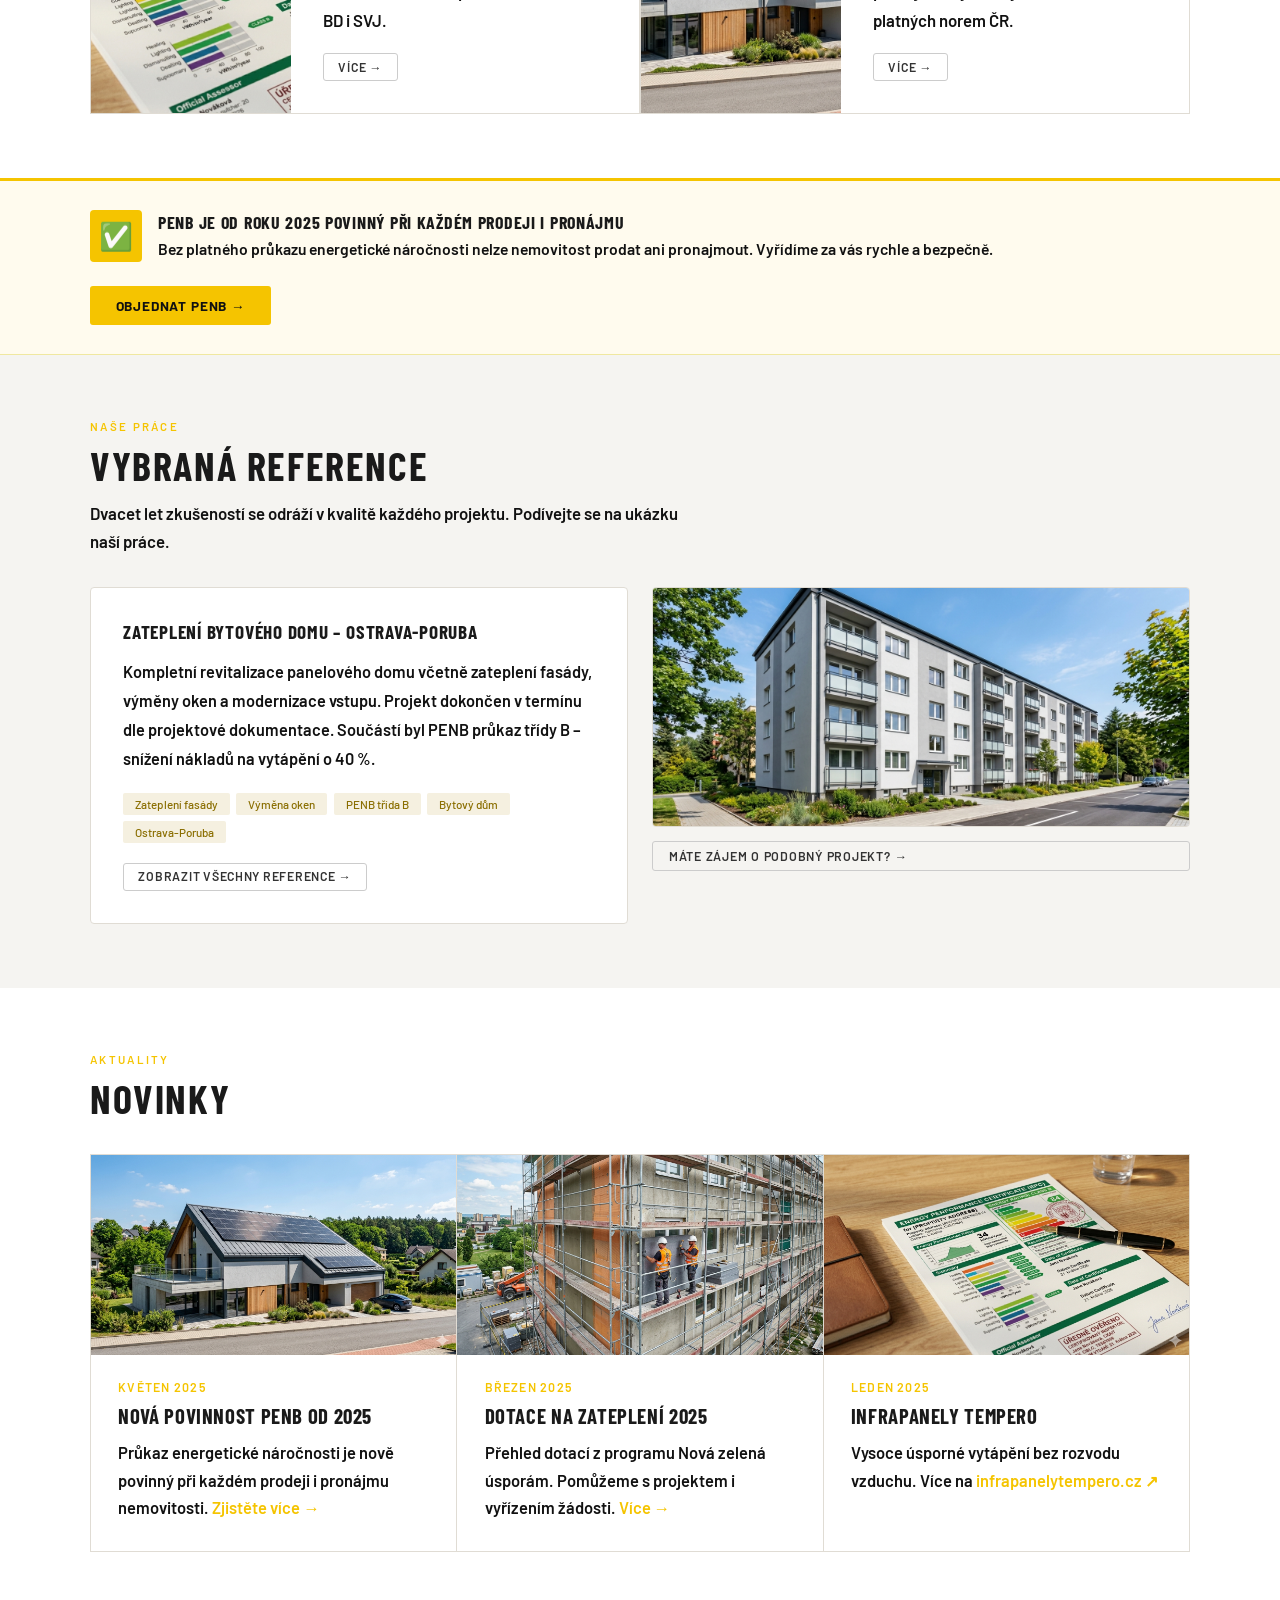
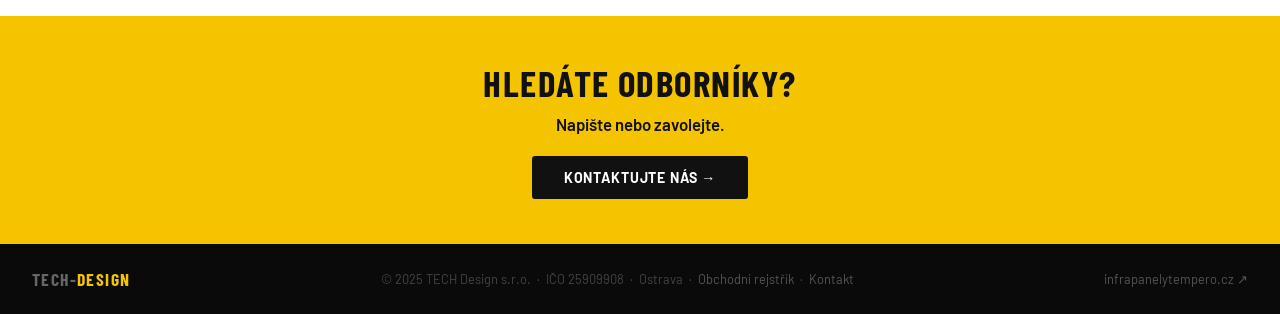
==== commit f85fac0d: "Replace Topeni with Infravytapeni in service card and energetika heading Co-Authored-By: Claude Sonn" ====
--- a/index.html
+++ b/index.html
@@ -148,7 +148,7 @@
       </div>
       <div class="srv-body">
         <div class="srv-num">03</div>
-        <h3>Topení & energetika</h3>
+        <h3>Infravytápění & energetika</h3>
         <p>Výměna kotlů – plyn, biomasa. Tepelná čerpadla, FVE fotovoltaika, ohřev vody. Elektroinstalace a páteřní sítě. Pro RD, BD i SVJ.</p>
         <span class="btn-more">Více →</span>
       </div>
